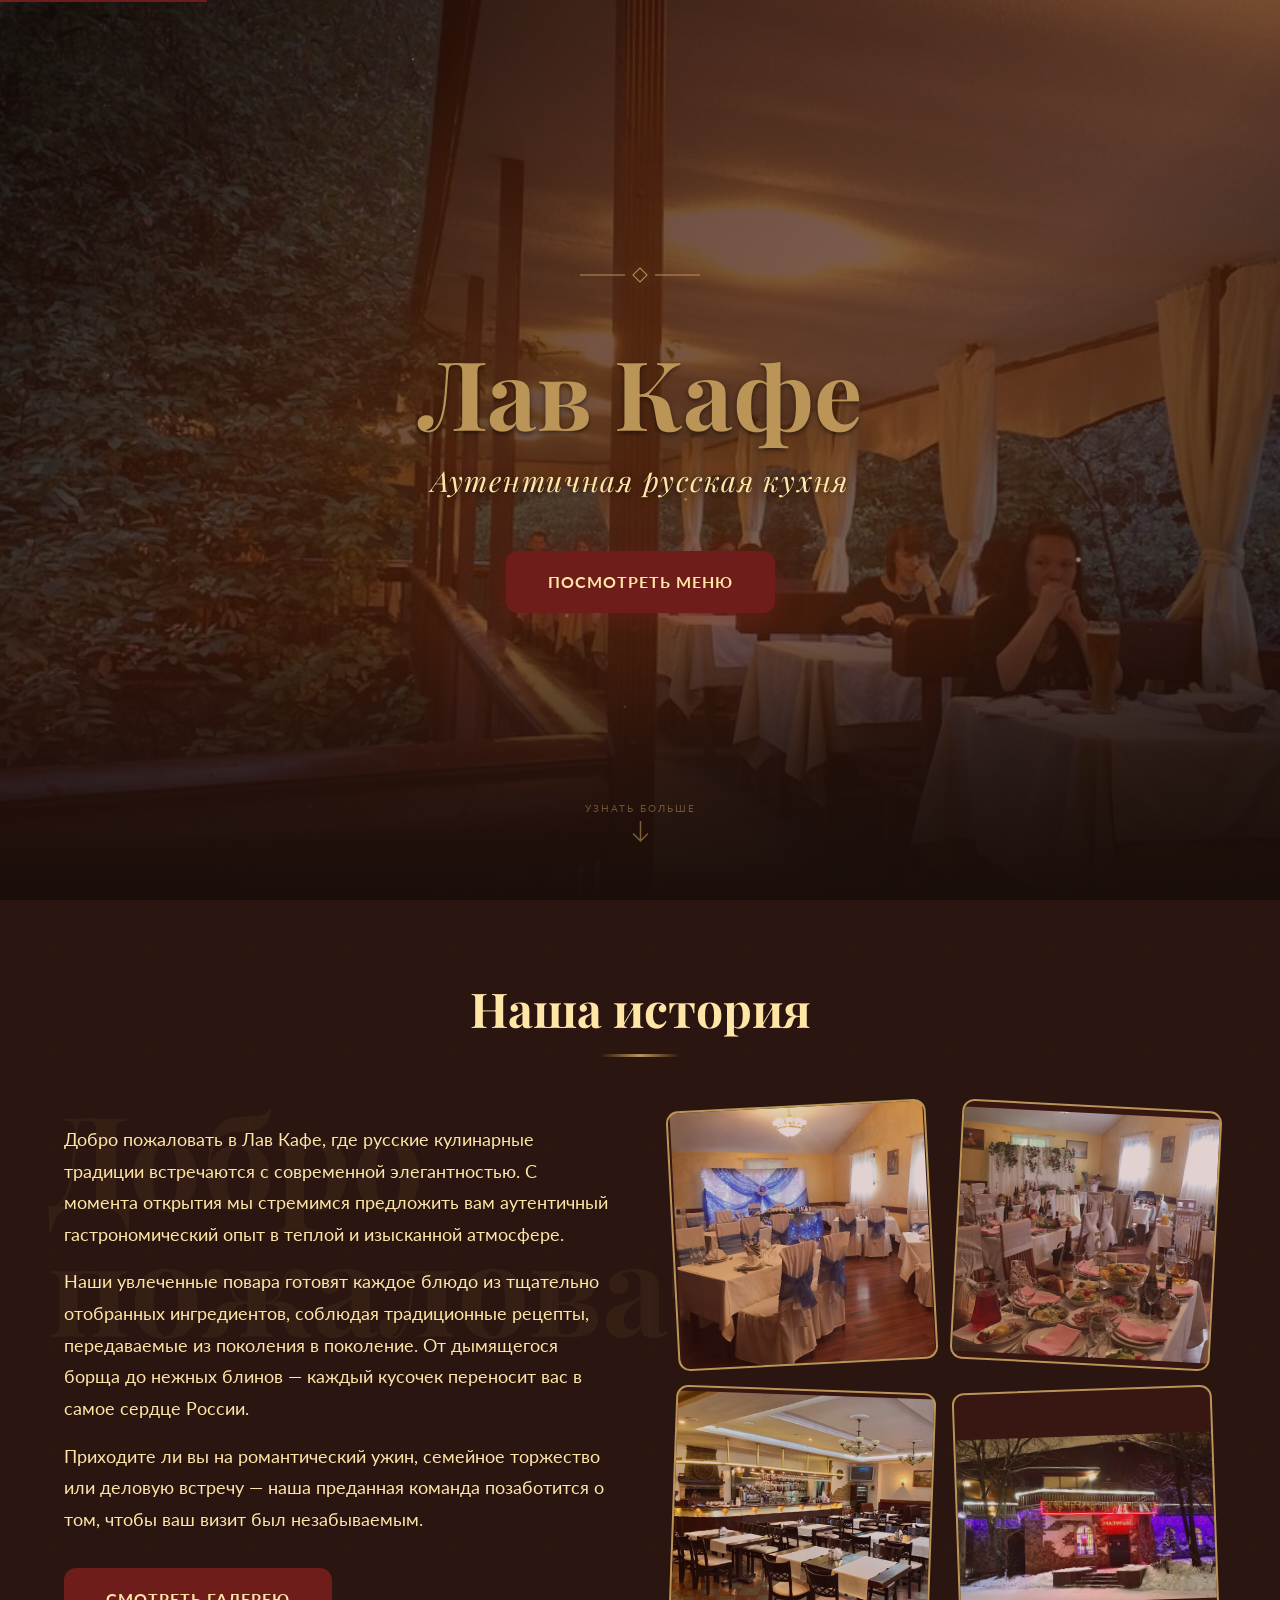
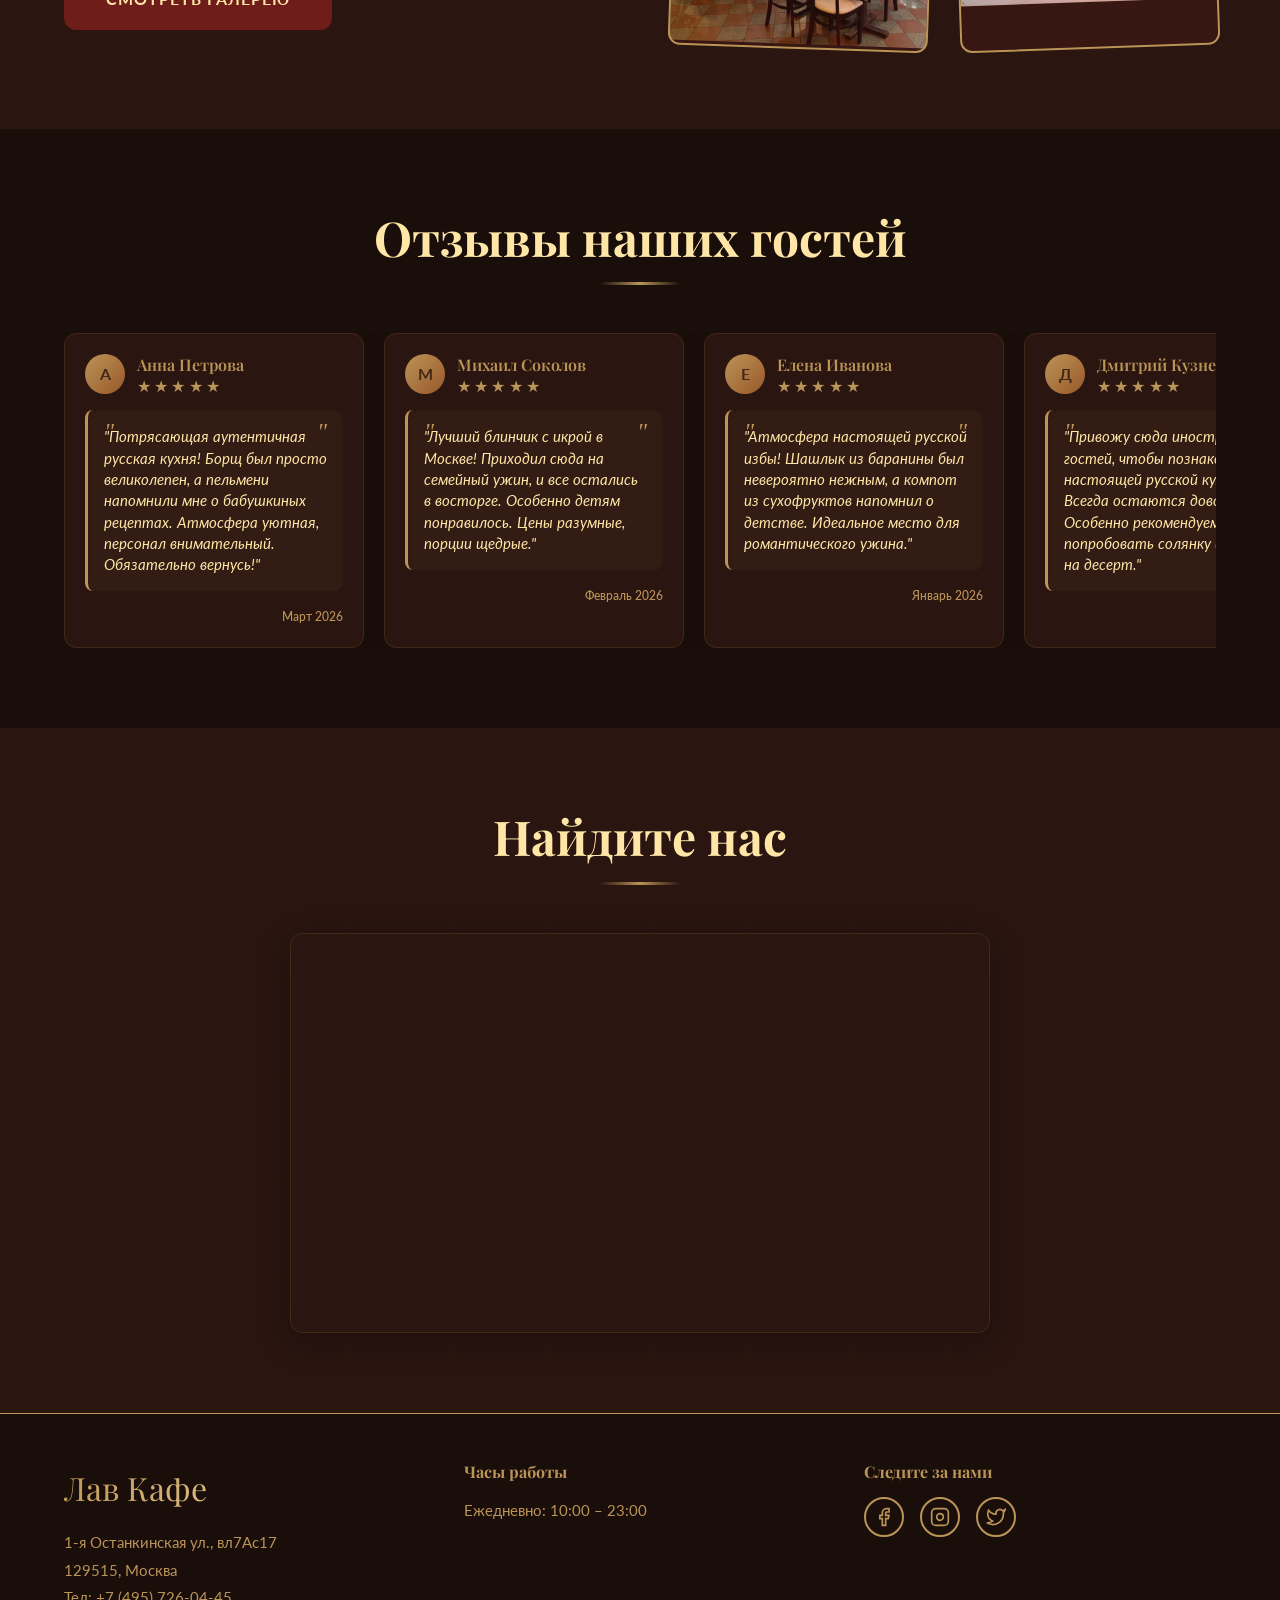
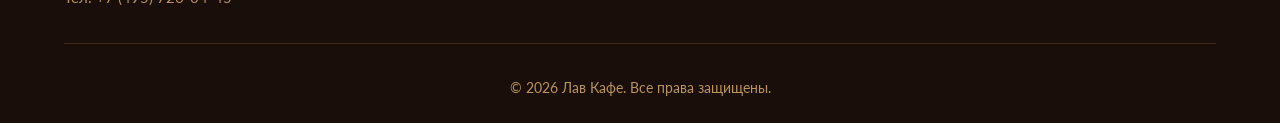
==== templates/index.html @ f8b8e0e8 "Add files via upload" ====
<!DOCTYPE html>
<html lang="ru">
<head>
    <meta charset="UTF-8">
    <meta name="viewport" content="width=device-width, initial-scale=1.0">
    <meta name="description" content="Лав Кафе - Аутентичная русская кухня">
    <title>Лав Кафе - Аутентичная русская кухня</title>
    
    <!-- Preload des ressources critiques pour améliorer les performances -->
    <link rel="preload" href="../static/css/base.css" as="style">
    <link rel="preload" href="../static/css/landing.css" as="style">
    <link rel="preload" href="../static/js/main.js" as="script">
    
    <link rel="stylesheet" href="../static/css/base.css">
    <link rel="stylesheet" href="../static/css/landing.css">
</head>
<body class="page-enter">
    <a href="#main-content" class="skip-link">Перейти к содержанию</a>
    
    <!-- HERO SECTION -->
    <section class="hero">
        <canvas id="particles-canvas"></canvas>
        
        <div class="hero-content">
            <svg aria-hidden="true" class="ornament" viewBox="0 0 120 40" xmlns="http://www.w3.org/2000/svg">
                <line x1="0" y1="20" x2="45" y2="20" stroke="#BB9457" stroke-width="1"/>
                <rect x="55" y="15" width="10" height="10" fill="none" stroke="#BB9457" stroke-width="1" transform="rotate(45 60 20)"/>
                <line x1="75" y1="20" x2="120" y2="20" stroke="#BB9457" stroke-width="1"/>
            </svg>
            
            <h1 class="hero-title">Лав Кафе</h1>
            <p class="hero-subtitle">Аутентичная русская кухня</p>
            
            <div class="hero-cta">
                <a href="menu.html" class="btn btn-primary">Посмотреть меню</a>
            </div>
        </div>
        
        <!-- SCROLL INDICATOR -->
        <div class="hero-scroll-hint">
            <span class="scroll-hint-text">Узнать больше</span>
            <div class="scroll-hint-arrow">
                <svg aria-hidden="true" width="16" height="24" viewBox="0 0 16 24" fill="none">
                    <path d="M8 0v20M1 13l7 7 7-7" stroke="rgba(187,148,87,0.6)" stroke-width="1.5" stroke-linecap="round"/>
                </svg>
            </div>
        </div>
        
        <!-- BOTTOM VIGNETTE -->
        <div class="hero-vignette"></div>
    </section>

    <!-- ABOUT SECTION -->
    <section class="about section reveal" id="main-content">
        <div class="container">
            <h2 class="section-title">Наша история</h2>
            
            <div class="about-content">
                <div class="about-text">
                    <div class="about-decoration">Добро пожаловать</div>
                    <p>
                        Добро пожаловать в Лав Кафе, где русские кулинарные традиции встречаются с современной элегантностью. 
                        С момента открытия мы стремимся предложить вам аутентичный гастрономический опыт 
                        в теплой и изысканной атмосфере.
                    </p>
                    <p>
                        Наши увлеченные повара готовят каждое блюдо из тщательно отобранных ингредиентов, 
                        соблюдая традиционные рецепты, передаваемые из поколения в поколение. От дымящегося борща 
                        до нежных блинов — каждый кусочек переносит вас в самое сердце России.
                    </p>
                    <p>
                        Приходите ли вы на романтический ужин, семейное торжество или деловую встречу — 
                        наша преданная команда позаботится о том, чтобы ваш визит был незабываемым.
                    </p>
                    <a href="gallery.html" class="btn btn-primary" style="display:inline-block; margin-top:1rem;">Смотреть галерею</a>
                </div>
                
                <div class="about-images">
                    <div class="about-image" style="background-image: url('../img/gallery/Screenshot 2026-03-25 001712.png');"></div>
                    <div class="about-image" style="background-image: url('../img/gallery/Screenshot 2026-03-25 001731.png');"></div>
                    <div class="about-image" style="background-image: url('../img/gallery/Screenshot 2026-03-25 001900.png');"></div>
                    <div class="about-image" style="background-image: url('../img/gallery/Screenshot 2026-03-25 002033.png');"></div>
                </div>
            </div>
        </div>
    </section>

    <!-- CUSTOMER REVIEWS SECTION -->
    <section class="reviews section reveal">
        <div class="container">
            <h2 class="section-title">Отзывы наших гостей</h2>

            <div class="reviews-grid">
                <div class="review-card reveal-item">
                    <div class="review-header">
                        <div class="review-avatar">
                            <span>А</span>
                        </div>
                        <div class="review-info">
                            <h4 class="review-name">Анна Петрова</h4>
                            <div class="review-rating">
                                <span class="star">★</span>
                                <span class="star">★</span>
                                <span class="star">★</span>
                                <span class="star">★</span>
                                <span class="star">★</span>
                            </div>
                        </div>
                    </div>
                    <p class="review-text">
                        "Потрясающая аутентичная русская кухня! Борщ был просто великолепен,
                        а пельмени напомнили мне о бабушкиных рецептах. Атмосфера уютная,
                        персонал внимательный. Обязательно вернусь!"
                    </p>
                    <div class="review-date">Март 2026</div>
                </div>

                <div class="review-card reveal-item">
                    <div class="review-header">
                        <div class="review-avatar">
                            <span>М</span>
                        </div>
                        <div class="review-info">
                            <h4 class="review-name">Михаил Соколов</h4>
                            <div class="review-rating">
                                <span class="star">★</span>
                                <span class="star">★</span>
                                <span class="star">★</span>
                                <span class="star">★</span>
                                <span class="star">★</span>
                            </div>
                        </div>
                    </div>
                    <p class="review-text">
                        "Лучший блинчик с икрой в Москве! Приходил сюда на семейный ужин,
                        и все остались в восторге. Особенно детям понравилось.
                        Цены разумные, порции щедрые."
                    </p>
                    <div class="review-date">Февраль 2026</div>
                </div>

                <div class="review-card reveal-item">
                    <div class="review-header">
                        <div class="review-avatar">
                            <span>Е</span>
                        </div>
                        <div class="review-info">
                            <h4 class="review-name">Елена Иванова</h4>
                            <div class="review-rating">
                                <span class="star">★</span>
                                <span class="star">★</span>
                                <span class="star">★</span>
                                <span class="star">★</span>
                                <span class="star">★</span>
                            </div>
                        </div>
                    </div>
                    <p class="review-text">
                        "Атмосфера настоящей русской избы! Шашлык из баранины был невероятно
                        нежным, а компот из сухофруктов напомнил о детстве.
                        Идеальное место для романтического ужина."
                    </p>
                    <div class="review-date">Январь 2026</div>
                </div>

                <div class="review-card reveal-item">
                    <div class="review-header">
                        <div class="review-avatar">
                            <span>Д</span>
                        </div>
                        <div class="review-info">
                            <h4 class="review-name">Дмитрий Кузнецов</h4>
                            <div class="review-rating">
                                <span class="star">★</span>
                                <span class="star">★</span>
                                <span class="star">★</span>
                                <span class="star">★</span>
                                <span class="star">★</span>
                            </div>
                        </div>
                    </div>
                    <p class="review-text">
                        "Привожу сюда иностранных гостей, чтобы познакомить с настоящей
                        русской кухней. Всегда остаются довольны! Особенно рекомендуем
                        попробовать солянку и медовик на десерт."
                    </p>
                    <div class="review-date">Декабрь 2025</div>
                </div>

                <div class="review-card reveal-item">
                    <div class="review-header">
                        <div class="review-avatar">
                            <span>О</span>
                        </div>
                        <div class="review-info">
                            <h4 class="review-name">Ольга Морозова</h4>
                            <div class="review-rating">
                                <span class="star">★</span>
                                <span class="star">★</span>
                                <span class="star">★</span>
                                <span class="star">★</span>
                                <span class="star">★</span>
                            </div>
                        </div>
                    </div>
                    <p class="review-text">
                        "Отличное место для деловых обедов. Быстрое обслуживание,
                        вкусная еда, разумные цены. Часто заказываем бизнес-ланчи.
                        Шеф-повар - настоящий профессионал!"
                    </p>
                    <div class="review-date">Ноябрь 2025</div>
                </div>

                <div class="review-card reveal-item">
                    <div class="review-header">
                        <div class="review-avatar">
                            <span>С</span>
                        </div>
                        <div class="review-info">
                            <h4 class="review-name">Сергей Волков</h4>
                            <div class="review-rating">
                                <span class="star">★</span>
                                <span class="star">★</span>
                                <span class="star">★</span>
                                <span class="star">★</span>
                                <span class="star">★</span>
                            </div>
                        </div>
                    </div>
                    <p class="review-text">
                        "Классика русской кухни в современном исполнении. Голубцы были
                        потрясающими, а квас домашний. Интерьер создает правильную атмосферу.
                        Ценю внимание к деталям!"
                    </p>
                    <div class="review-date">Октябрь 2025</div>
                </div>
            </div>
        </div>
    </section>

    <!-- MAP SECTION -->
    <section class="map-section section reveal">
        <div class="container">
            <h2 class="section-title">Найдите нас</h2>
            <div class="map-container">
                <script type="text/javascript" charset="utf-8" async src="https://api-maps.yandex.ru/services/constructor/1.0/js/?um=constructor%3A4090c98e24e5ccc989f934d04d15722c749be95c8a7f709d18a26821728498f8&amp;width=700&amp;height=400&amp;lang=en_FR&amp;scroll=true&amp;theme=dark"></script>
            </div>
        </div>
    </section>

    <!-- FOOTER -->
    <footer class="footer">
        <div class="container">
            <div class="footer-content">
                <div>
                    <div class="footer-brand">Лав Кафе</div>
                    <div class="footer-address">
                        <a href="https://yandex.ru/maps/?text=1-я+Останкинская+ул.,+вл7Ас17,+129515+Москва" target="_blank" rel="noopener" class="footer-link">
                            1-я Останкинская ул., вл7Ас17<br>
                            129515, Москва
                        </a><br>
                        Тел: <a href="tel:+74957260445" class="footer-link">+7 (495) 726-04-45</a>
                    </div>
                </div>
                
                <div>
                    <h4 style="color: var(--color-gold); margin-bottom: 1rem;">Часы работы</h4>
                    <div class="footer-address">
                        Ежедневно: 10:00 – 23:00
                    </div>
                </div>
                
                <div>
                    <h4 style="color: var(--color-gold); margin-bottom: 1rem;">Следите за нами</h4>
                    <div class="footer-social" role="navigation" aria-label="Социальные сети">
                        <a href="#" class="social-icon" aria-label="Следите за нами в Facebook">
                            <svg width="20" height="20" viewBox="0 0 24 24" fill="none" stroke="currentColor" stroke-width="2" aria-hidden="true">
                                <path d="M18 2h-3a5 5 0 0 0-5 5v3H7v4h3v8h4v-8h3l1-4h-4V7a1 1 0 0 1 1-1h3z"></path>
                            </svg>
                        </a>
                        <a href="#" class="social-icon" aria-label="Следите за нами в Instagram">
                            <svg width="20" height="20" viewBox="0 0 24 24" fill="none" stroke="currentColor" stroke-width="2" aria-hidden="true">
                                <rect x="2" y="2" width="20" height="20" rx="5" ry="5"></rect>
                                <path d="M16 11.37A4 4 0 1 1 12.63 8 4 4 0 0 1 16 11.37z"></path>
                                <line x1="17.5" y1="6.5" x2="17.51" y2="6.5"></line>
                            </svg>
                        </a>
                        <a href="#" class="social-icon" aria-label="Следите за нами в Twitter">
                            <svg width="20" height="20" viewBox="0 0 24 24" fill="none" stroke="currentColor" stroke-width="2" aria-hidden="true">
                                <path d="M23 3a10.9 10.9 0 0 1-3.14 1.53 4.48 4.48 0 0 0-7.86 3v1A10.66 10.66 0 0 1 3 4s-4 9 5 13a11.64 11.64 0 0 1-7 2c9 5 20 0 20-11.5a4.5 4.5 0 0 0-.08-.83A7.72 7.72 0 0 0 23 3z"></path>
                            </svg>
                        </a>
                    </div>
                </div>
            </div>
            
            <div class="footer-bottom">
                &copy; 2026 Лав Кафе. Все права защищены.
            </div>
        </div>
    </footer>

    <script>
      document.addEventListener('DOMContentLoaded', () => {
        const track = document.querySelector('.reviews-grid');
        if (!track) return;

        const cards = Array.from(track.querySelectorAll('.review-card'));
        if (cards.length < 2) return;

        let currentIndex = 0;
        let autoplayId = null;
        const intervalMs = 3200;

        const getVisibleCount = () => {
          if (window.innerWidth <= 768) return 1;
          if (window.innerWidth <= 1200) return 2;
          return 3;
        };

        const getStep = () => {
          const firstCard = cards[0];
          if (!firstCard) return 0;
          const style = window.getComputedStyle(track);
          const gap = parseFloat(style.columnGap || style.gap || '0');
          return firstCard.getBoundingClientRect().width + gap;
        };

        const goToIndex = (index) => {
          const step = getStep();
          if (!step) return;

          const maxIndex = Math.max(0, cards.length - getVisibleCount());
          if (index > maxIndex) currentIndex = 0;
          else currentIndex = Math.max(0, index);

          track.scrollTo({
            left: currentIndex * step,
            behavior: 'smooth'
          });
        };

        const startAutoplay = () => {
          if (autoplayId) clearInterval(autoplayId);
          autoplayId = setInterval(() => goToIndex(currentIndex + 1), intervalMs);
        };

        const stopAutoplay = () => {
          if (autoplayId) clearInterval(autoplayId);
          autoplayId = null;
        };

        track.addEventListener('mouseenter', stopAutoplay);
        track.addEventListener('mouseleave', startAutoplay);
        track.addEventListener('touchstart', stopAutoplay, { passive: true });
        track.addEventListener('touchend', startAutoplay, { passive: true });

        window.addEventListener('resize', () => goToIndex(currentIndex));

        startAutoplay();
      });
    </script>

    <script src="../static/js/main.js" defer></script>
</body>
</html>
---- static/css/base.css ----
@import url('https://fonts.googleapis.com/css2?family=Playfair+Display:ital,wght@0,400;0,700;1,400&family=Lato:wght@300;400;700&display=swap');

:root {
  --color-crimson: #6F1D1B;
  --color-gold: #BB9457;
  --color-dark-brown: #432818;
  --color-amber: #99582A;
  --color-cream: #FFE6A7;
  --color-bg: #1a0e0a;
  --color-text: #FFE6A7;
  --color-text-muted: #BB9457;
  --color-surface: #2a1510;
  --color-border: #432818;
  --font-display: 'Playfair Display', serif;
  --font-body: 'Lato', sans-serif;
  --radius: 12px;
  --transition: 0.3s ease;
  --z-navbar: 100;
  --z-sidebar: 150;
  --z-overlay: 199;
  --z-modal: 200;
  --z-toast: 300;
  --z-cursor: 9999;
}

*,
*::before,
*::after {
  box-sizing: border-box;
  margin: 0;
  padding: 0;
}

html {
  scroll-behavior: smooth;
  font-size: 16px;
}

body {
  font-family: var(--font-body);
  background-color: var(--color-bg);
  color: var(--color-text);
  line-height: 1.6;
  -webkit-font-smoothing: antialiased;
  -moz-osx-font-smoothing: grayscale;
}

h1, h2, h3, h4, h5, h6 {
  font-family: var(--font-display);
  font-weight: 700;
  line-height: 1.2;
  margin-bottom: 1rem;
}

h1 {
  font-size: clamp(2.5rem, 5vw, 4rem);
}

h2 {
  font-size: clamp(2rem, 4vw, 3rem);
}

h3 {
  font-size: clamp(1.5rem, 3vw, 2rem);
}

p {
  margin-bottom: 1rem;
}

a {
  color: var(--color-gold);
  text-decoration: none;
  transition: color var(--transition);
}

a:hover {
  color: var(--color-cream);
}

img {
  max-width: 100%;
  height: auto;
  display: block;
}

button {
  font-family: var(--font-body);
  cursor: pointer;
  border: none;
  background: none;
  transition: all var(--transition);
}

.container {
  width: 100%;
  max-width: 1200px;
  margin: 0 auto;
  padding: 0 1.5rem;
}

.btn {
  display: inline-block;
  padding: 1rem 2.5rem;
  font-size: 1rem;
  font-weight: 700;
  text-transform: uppercase;
  letter-spacing: 1px;
  border-radius: var(--radius);
  transition: all var(--transition);
  cursor: pointer;
  text-align: center;
}

[data-theme='dark'] {
  --color-crimson: #a8382d;
  --color-gold: #d3b06c;
  --color-dark-brown: #3e2721;
  --color-amber: #b56a2f;
  --color-cream: #f9f1d7;
  --color-bg: #1a120f;
  --color-text: #f3e7dd;
  --color-text-muted: #d1b39a;
  --color-surface: #291b14;
  --color-border: #5d3f2c;
}

.btn-primary {
  background: var(--color-crimson);
  color: var(--color-cream);
  border: 2px solid var(--color-crimson);
}

.btn-primary:hover {
  background: transparent;
  color: var(--color-crimson);
  transform: translateY(-2px);
  box-shadow: 0 8px 20px rgba(111, 29, 27, 0.3);
}

.btn-outline {
  background: transparent;
  color: var(--color-gold);
  border: 2px solid var(--color-gold);
}

.btn-outline:hover {
  background: var(--color-gold);
  color: var(--color-dark-brown);
  transform: translateY(-2px);
  box-shadow: 0 8px 20px rgba(187, 148, 87, 0.3);
}

.section {
  padding: 5rem 0;
}

.section-title {
  text-align: center;
  margin-bottom: 3rem;
  position: relative;
}

.section-title::after {
  content: '';
  display: block;
  width: 80px;
  height: 3px;
  background: linear-gradient(90deg, transparent, var(--color-gold), transparent);
  margin: 1rem auto 0;
}

@media (max-width: 768px) {
  .section {
    padding: 3rem 0;
  }
  
  .btn {
    padding: 0.875rem 2rem;
    font-size: 0.9rem;
  }
}

body {
  opacity: 1;
  transition: opacity 0.4s ease, transform 0.4s ease;
}

body.page-exit {
  opacity: 0;
  transform: translateY(-12px);
}

body.page-enter {
  opacity: 0;
  transform: translateY(12px);
}

.ripple {
  position: absolute;
  border-radius: 50%;
  background: radial-gradient(circle, rgba(187, 148, 87, 0.4) 0%, rgba(187, 148, 87, 0) 70%);
  transform: scale(0);
  animation: rippleEffect 0.6s ease-out;
  pointer-events: none;
}

@keyframes rippleEffect {
  to {
    transform: scale(3);
    opacity: 0;
  }
}

.cursor-glow {
  position: fixed;
  width: 40px;
  height: 40px;
  border-radius: 50%;
  background: radial-gradient(circle, rgba(187, 148, 87, 0.3) 0%, rgba(187, 148, 87, 0) 70%);
  pointer-events: none;
  z-index: var(--z-cursor);
  mix-blend-mode: screen;
  opacity: 0.15;
  transform: translate(-50%, -50%);
}

@media (max-width: 1024px) {
  .cursor-glow {
    display: none;
  }
}

.reveal {
  opacity: 0;
  transform: translateY(30px);
  transition: opacity 0.6s ease, transform 0.6s ease;
}

.reveal.visible {
  opacity: 1;
  transform: translateY(0);
}

.reveal-item {
  opacity: 0;
  transform: translateY(20px);
  transition: opacity 0.5s ease, transform 0.5s ease;
}

.reveal-item.visible {
  opacity: 1;
  transform: translateY(0);
}

*:focus-visible {
  outline: 2px solid var(--color-gold);
  outline-offset: 3px;
}

.skip-link {
  position: absolute;
  top: -40px;
  left: 0;
  background: var(--color-crimson);
  color: var(--color-cream);
  padding: 0.5rem 1rem;
  text-decoration: none;
  z-index: var(--z-toast);
  transition: top 0.3s ease;
}

.skip-link:focus {
  top: 0;
}

/* ===================================
   TOAST NOTIFICATION SYSTEM
   =================================== */

.toast-container {
  position: fixed;
  top: 1rem;
  right: 1rem;
  z-index: var(--z-toast);
  display: flex;
  flex-direction: column;
  gap: 0.75rem;
  pointer-events: none;
  max-width: 400px;
}

.toast {
  background: var(--color-surface);
  border: 1px solid var(--color-border);
  border-radius: var(--radius);
  padding: 1rem 1.25rem;
  box-shadow: 0 8px 24px rgba(0, 0, 0, 0.4);
  display: flex;
  align-items: flex-start;
  gap: 0.75rem;
  pointer-events: auto;
  animation: toastSlideIn 0.3s ease-out;
  transition: all 0.3s ease;
  min-width: 300px;
  position: relative;
  overflow: hidden;
}

.toast::before {
  content: '';
  position: absolute;
  left: 0;
  top: 0;
  bottom: 0;
  width: 4px;
  background: var(--color-gold);
}

.toast.toast-success::before {
  background: #4ade80;
}

.toast.toast-error::before {
  background: #ef4444;
}

.toast.toast-warning::before {
  background: #f59e0b;
}

.toast.toast-info::before {
  background: #3b82f6;
}

.toast-icon {
  flex-shrink: 0;
  width: 24px;
  height: 24px;
  display: flex;
  align-items: center;
  justify-content: center;
}

.toast-icon svg {
  width: 100%;
  height: 100%;
}

.toast.toast-success .toast-icon {
  color: #4ade80;
}

.toast.toast-error .toast-icon {
  color: #ef4444;
}

.toast.toast-warning .toast-icon {
  color: #f59e0b;
}

.toast.toast-info .toast-icon {
  color: #3b82f6;
}

.toast-content {
  flex: 1;
  min-width: 0;
}

.toast-title {
  font-weight: 600;
  color: var(--color-cream);
  margin-bottom: 0.25rem;
  font-size: 0.95rem;
}

.toast-message {
  color: var(--color-text-muted);
  font-size: 0.875rem;
  line-height: 1.4;
}

.toast-close {
  flex-shrink: 0;
  background: none;
  border: none;
  color: var(--color-text-muted);
  cursor: pointer;
  padding: 0;
  width: 20px;
  height: 20px;
  display: flex;
  align-items: center;
  justify-content: center;
  transition: color 0.2s ease;
  font-size: 1.25rem;
  line-height: 1;
}

.toast-close:hover {
  color: var(--color-cream);
}

.toast.toast-exit {
  animation: toastSlideOut 0.3s ease-in forwards;
}

@keyframes toastSlideIn {
  from {
    transform: translateX(calc(100% + 1rem));
    opacity: 0;
  }
  to {
    transform: translateX(0);
    opacity: 1;
  }
}

@keyframes toastSlideOut {
  from {
    transform: translateX(0);
    opacity: 1;
  }
  to {
    transform: translateX(calc(100% + 1rem));
    opacity: 0;
  }
}

/* Progress bar pour le timer */
.toast-progress {
  position: absolute;
  bottom: 0;
  left: 0;
  right: 0;
  height: 3px;
  background: rgba(187, 148, 87, 0.3);
  overflow: hidden;
}

.toast-progress-bar {
  height: 100%;
  background: var(--color-gold);
  animation: toastProgress 5s linear forwards;
}

.toast.toast-success .toast-progress-bar {
  background: #4ade80;
}

.toast.toast-error .toast-progress-bar {
  background: #ef4444;
}

.toast.toast-warning .toast-progress-bar {
  background: #f59e0b;
}

.toast.toast-info .toast-progress-bar {
  background: #3b82f6;
}

@keyframes toastProgress {
  from {
    transform: translateX(0);
  }
  to {
    transform: translateX(-100%);
  }
}

/* Responsive */
@media (max-width: 768px) {
  .toast-container {
    top: auto;
    bottom: 1rem;
    right: 1rem;
    left: 1rem;
    max-width: none;
  }
  
  .toast {
    min-width: 0;
  }
  
  @keyframes toastSlideIn {
    from {
      transform: translateY(calc(100% + 1rem));
      opacity: 0;
    }
    to {
      transform: translateY(0);
      opacity: 1;
    }
  }
  
  @keyframes toastSlideOut {
    from {
      transform: translateY(0);
      opacity: 1;
    }
    to {
      transform: translateY(calc(100% + 1rem));
      opacity: 0;
    }
  }
}

/* ===================================
   PAGE LOADER
   =================================== */

.page-loader {
  position: fixed;
  inset: 0;
  background: var(--color-bg);
  display: flex;
  flex-direction: column;
  align-items: center;
  justify-content: center;
  z-index: 10000;
  opacity: 0;
  pointer-events: none;
  transition: opacity 0.3s ease;
}

.page-loader.active {
  opacity: 1;
  pointer-events: auto;
}

.loader-spinner {
  width: 60px;
  height: 60px;
  position: relative;
  margin-bottom: 1.5rem;
}

.loader-spinner::before,
.loader-spinner::after {
  content: '';
  position: absolute;
  inset: 0;
  border-radius: 50%;
  border: 3px solid transparent;
}

.loader-spinner::before {
  border-top-color: var(--color-gold);
  border-right-color: var(--color-gold);
  animation: loaderSpin 1.2s cubic-bezier(0.5, 0, 0.5, 1) infinite;
}

.loader-spinner::after {
  border-top-color: var(--color-cream);
  border-right-color: var(--color-cream);
  animation: loaderSpin 1.2s cubic-bezier(0.5, 0, 0.5, 1) infinite;
  animation-delay: 0.15s;
  opacity: 0.6;
}

@keyframes loaderSpin {
  0% {
    transform: rotate(0deg);
  }
  100% {
    transform: rotate(360deg);
  }
}

.loader-text {
  font-family: var(--font-display);
  font-size: 1.125rem;
  color: var(--color-gold);
  letter-spacing: 0.05em;
  animation: loaderPulse 1.5s ease-in-out infinite;
}

@keyframes loaderPulse {
  0%, 100% {
    opacity: 0.6;
  }
  50% {
    opacity: 1;
  }
}

.loader-ornament {
  width: 80px;
  height: 20px;
  margin-top: 1rem;
  opacity: 0.5;
}

/* Alternative: Barre de progression */
.loader-progress {
  width: 200px;
  height: 3px;
  background: rgba(187, 148, 87, 0.2);
  border-radius: 2px;
  overflow: hidden;
  margin-top: 1rem;
}

.loader-progress-bar {
  height: 100%;
  background: linear-gradient(90deg, var(--color-gold), var(--color-cream), var(--color-gold));
  background-size: 200% 100%;
  animation: loaderProgress 1.5s ease-in-out infinite;
}

@keyframes loaderProgress {
  0% {
    transform: translateX(-100%);
  }
  100% {
    transform: translateX(100%);
  }
}

/* ===================================
   NETWORK STATUS BANNER
   =================================== */

.network-status {
  position: fixed;
  top: 0;
  left: 0;
  right: 0;
  padding: 0.75rem 1rem;
  text-align: center;
  font-size: 0.875rem;
  font-weight: 600;
  z-index: 9999;
  transform: translateY(-100%);
  transition: transform 0.3s ease;
  display: flex;
  align-items: center;
  justify-content: center;
  gap: 0.5rem;
}

.network-status.show {
  transform: translateY(0);
}

.network-status.offline {
  background: linear-gradient(135deg, #dc2626 0%, #991b1b 100%);
  color: white;
}

.network-status.online {
  background: linear-gradient(135deg, #16a34a 0%, #15803d 100%);
  color: white;
}

.network-status-icon {
  width: 20px;
  height: 20px;
  display: flex;
  align-items: center;
  justify-content: center;
}

.network-status-icon svg {
  width: 100%;
  height: 100%;
}

@keyframes networkPulse {
  0%, 100% {
    opacity: 1;
  }
  50% {
    opacity: 0.6;
  }
}

/* ===================================
   MICRO-ANIMATIONS
   =================================== */

/* Effet press sur les boutons */
.btn,
button,
.payment-method-card,
.menu-item,
.cart-toggle,
.mobile-menu-btn,
.checkout-btn,
.auth-button {
  transition: transform 0.15s ease, box-shadow 0.15s ease;
}

.btn:active,
button:active,
.payment-method-card:active,
.cart-toggle:active,
.mobile-menu-btn:active,
.checkout-btn:active,
.auth-button:active {
  transform: scale(0.97);
}

/* Animation de focus améliorée pour les inputs */
input:focus,
textarea:focus,
select:focus {
  outline: none;
  border-color: var(--color-gold);
  box-shadow: 0 0 0 3px rgba(187, 148, 87, 0.2);
  transform: translateY(-1px);
  transition: all 0.2s ease;
}

/* Animation subtile au focus */
@keyframes inputFocusPulse {
  0% {
    box-shadow: 0 0 0 0 rgba(187, 148, 87, 0.4);
  }
  100% {
    box-shadow: 0 0 0 6px rgba(187, 148, 87, 0);
  }
}

input:focus,
textarea:focus {
  animation: inputFocusPulse 0.6s ease-out;
}

/* Hover avec élévation sur les items du menu */
.menu-item {
  transition: transform 0.2s ease, box-shadow 0.2s ease;
}

.menu-item:hover {
  transform: translateY(-2px);
  box-shadow: 0 8px 16px rgba(0, 0, 0, 0.3);
}

/* Animation bounce pour ajout au panier */
@keyframes cartBounce {
  0%, 100% {
    transform: scale(1);
  }
  25% {
    transform: scale(1.15);
  }
  50% {
    transform: scale(0.95);
  }
  75% {
    transform: scale(1.05);
  }
}

.cart-badge.animate {
  animation: cartBounce 0.4s ease;
}

/* Animation slide pour les items ajoutés */
@keyframes slideInCart {
  from {
    opacity: 0;
    transform: translateX(20px);
  }
  to {
    opacity: 1;
    transform: translateX(0);
  }
}

.cart-item.new {
  animation: slideInCart 0.3s ease-out;
}

/* Animation count-up pour les compteurs */
@keyframes countUp {
  from {
    opacity: 0;
    transform: translateY(10px);
  }
  to {
    opacity: 1;
    transform: translateY(0);
  }
}

.count-animate {
  animation: countUp 0.3s ease-out;
}

/* Effet de pulsation pour les badges */
@keyframes badgePulse {
  0%, 100% {
    transform: scale(1);
  }
  50% {
    transform: scale(1.1);
  }
}

.cart-badge:not(:empty) {
  animation: badgePulse 0.3s ease;
}

/* Transition fluide pour les changements de prix */
.price,
.total-amount,
.subtotal,
.service {
  transition: color 0.2s ease, transform 0.2s ease;
}

.price.updated,
.total-amount.updated {
  animation: priceUpdate 0.4s ease;
}

@keyframes priceUpdate {
  0%, 100% {
    transform: scale(1);
  }
  50% {
    transform: scale(1.05);
    color: var(--color-gold);
  }
}

/* Hover sur les liens et boutons */
a,
.btn,
button {
  transition: color 0.15s ease, background-color 0.15s ease, transform 0.15s ease;
}

/* Animation de chargement pour les boutons */
@keyframes buttonLoading {
  0%, 100% {
    opacity: 0.6;
  }
  50% {
    opacity: 1;
  }
}

button.loading,
.btn.loading {
  pointer-events: none;
  animation: buttonLoading 1s ease-in-out infinite;
}

/* Effet ripple déjà géré par initButtonRipple() dans main.js */

/* Transition pour les cartes */
.step-card,
.payment-method-card,
.order-details-card {
  transition: transform 0.2s ease, box-shadow 0.2s ease;
}

.step-card:hover,
.payment-method-card:hover {
  transform: translateY(-3px);
  box-shadow: 0 12px 24px rgba(0, 0, 0, 0.4);
}

/* Animation pour les éléments qui apparaissent */
.fade-in {
  animation: fadeIn 0.3s ease-in;
}

@keyframes fadeIn {
  from {
    opacity: 0;
  }
  to {
    opacity: 1;
  }
}

/* Animation pour les éléments qui disparaissent */
.fade-out {
  animation: fadeOut 0.3s ease-out forwards;
}

@keyframes fadeOut {
  from {
    opacity: 1;
  }
  to {
    opacity: 0;
  }
}

/* Shake animation pour les erreurs */
@keyframes shake {
  0%, 100% {
    transform: translateX(0);
  }
  10%, 30%, 50%, 70%, 90% {
    transform: translateX(-5px);
  }
  20%, 40%, 60%, 80% {
    transform: translateX(5px);
  }
}

.shake {
  animation: shake 0.4s ease;
}

/* Optimisation des performances */
.btn,
button,
.menu-item,
.cart-item,
input,
textarea {
  will-change: transform;
}

/* Désactiver les animations si l'utilisateur préfère */
@media (prefers-reduced-motion: reduce) {
  *,
  *::before,
  *::after {
    animation-duration: 0.01ms !important;
    animation-iteration-count: 1 !important;
    transition-duration: 0.01ms !important;
  }
}
---- static/css/landing.css ----
.hero {
  position: relative;
  min-height: 100vh;
  display: flex;
  align-items: center;
  justify-content: center;
  overflow: hidden;
  /* 
    Background image with reduced opacity under brown overlay
  */
  background-color: #2a0f06;
  background-image:
    linear-gradient(rgba(42, 15, 6, 0.3), rgba(42, 15, 6, 0.3)),
    url('../../img/hero.jpg'),
    radial-gradient(ellipse 80% 70% at 30% 40%, rgba(120, 50, 15, 0.7) 0%, transparent 60%),
    radial-gradient(ellipse 60% 50% at 75% 60%, rgba(80, 25, 8, 0.5) 0%, transparent 55%),
    radial-gradient(ellipse 40% 40% at 50% 20%, rgba(160, 80, 20, 0.3) 0%, transparent 50%);
  background-size: cover, cover, 100% 100%, 100% 100%, 100% 100%;
  background-position: center center, center center, 0 0, 0 0, 0 0;
  background-attachment: fixed, fixed, scroll, scroll, scroll;
}

/* Deep warm color grading overlay */
.hero::before {
  content: '';
  position: absolute;
  inset: 0;
  background: linear-gradient(
    135deg,
    rgba(15, 5, 2, 0.82) 0%,
    rgba(60, 20, 8, 0.65) 35%,
    rgba(80, 30, 10, 0.55) 60%,
    rgba(15, 5, 2, 0.80) 100%
  );
  z-index: 1;
}

/* Radial spotlight (center glow) */
.hero::after {
  content: '';
  position: absolute;
  inset: 0;
  background: radial-gradient(
    ellipse 70% 60% at 50% 45%,
    rgba(139, 80, 30, 0.18) 0%,
    transparent 70%
  );
  z-index: 1;
}

/* Fix background-attachment on mobile */
@media (max-width: 1024px), (hover: none) {
  .hero {
    background-attachment: scroll, scroll, scroll, scroll;
  }
}

.hero-content {
  position: relative;
  z-index: 3;
  text-align: center;
  max-width: 800px;
  padding: 2rem;
}

.ornament {
  width: 120px;
  height: 40px;
  margin: 0 auto 2rem;
  opacity: 0;
  animation: fadeSlideUp 1s ease forwards;
  filter: drop-shadow(0 0 8px rgba(187, 148, 87, 0.4));
}

.hero-title {
  font-size: clamp(3rem, 8vw, 6rem);
  font-weight: 700;
  margin-bottom: 0.5rem;
  color: var(--color-gold) !important;
  background: none !important;
  -webkit-text-fill-color: var(--color-gold) !important;
  -webkit-background-clip: unset !important;
  background-clip: unset !important;
  opacity: 1 !important;
  animation: none !important;
  text-shadow: 
    0 2px 4px rgba(0, 0, 0, 0.5),
    0 8px 32px rgba(0, 0, 0, 0.3),
    0 0 80px rgba(187, 148, 87, 0.15);
  filter: drop-shadow(0 4px 24px rgba(187, 148, 87, 0.1));
}

.hero-subtitle {
  font-family: var(--font-display);
  font-style: italic;
  font-size: clamp(1.2rem, 2.5vw, 1.8rem);
  color: var(--color-cream);
  letter-spacing: 0.06em;
  margin-bottom: 3rem;
  opacity: 0;
  animation: fadeSlideUp 1s ease 0.4s forwards;
  text-shadow: 0 1px 8px rgba(0, 0, 0, 0.6);
}

.hero-cta {
  display: flex;
  gap: 1.5rem;
  justify-content: center;
  flex-wrap: wrap;
  margin-bottom: 2rem;
  opacity: 0;
  animation: fadeSlideUp 1s ease 0.6s forwards;
}

/* Enhanced button styles for photo background */
.hero-cta .btn-outline {
  backdrop-filter: blur(8px);
  background: rgba(255, 255, 255, 0.04);
}

.hero-cta .btn-primary {
  box-shadow: 0 4px 24px rgba(111, 29, 27, 0.5);
}

.hero-cta .btn-primary:hover {
  box-shadow: 0 8px 32px rgba(111, 29, 27, 0.7);
  transform: translateY(-2px);
}

.hero-login {
  font-size: 0.9rem;
  color: var(--color-text-muted);
  opacity: 0;
  animation: fadeSlideUp 1s ease 0.8s forwards;
}

/* Scroll indicator */
.hero-scroll-hint {
  position: absolute;
  bottom: 48px;
  left: 50%;
  transform: translateX(-50%);
  z-index: 3;
  display: flex;
  flex-direction: column;
  align-items: center;
  gap: 8px;
  opacity: 1;
  transition: opacity 0.4s ease;
}

.hero-scroll-hint.hidden {
  opacity: 0;
  pointer-events: none;
}

.scroll-hint-text {
  font-family: var(--font-body);
  font-size: 10px;
  line-height: 1;
  letter-spacing: 0.2em;
  text-transform: uppercase;
  color: rgba(187, 148, 87, 0.5);
}

.scroll-hint-arrow {
  animation: scrollBounce 2s ease-in-out infinite;
}

@keyframes scrollBounce {
  0%, 100% {
    transform: translateY(0);
  }
  50% {
    transform: translateY(8px);
  }
}

/* Bottom vignette fade */
.hero-vignette {
  position: absolute;
  bottom: 0;
  left: 0;
  right: 0;
  height: 280px;
  z-index: 2;
  background: linear-gradient(
    to bottom,
    transparent 0%,
    rgba(26, 14, 10, 0.6) 50%,
    var(--color-bg) 100%
  );
  pointer-events: none;
}

@keyframes fadeSlideUp {
  from {
    opacity: 0;
    transform: translateY(30px);
  }
  to {
    opacity: 1;
    transform: translateY(0);
  }
}

#particles-canvas {
  position: absolute;
  top: 0;
  left: 0;
  width: 100%;
  height: 100%;
  pointer-events: none;
  z-index: 2;
}

.footer-link {
  color: var(--color-gold);
  text-decoration: none;
  transition: opacity 0.3s ease;
}

.footer-link:hover {
  opacity: 0.75;
}

.about {
  background: var(--color-surface);
  position: relative;
  overflow: hidden;
}

.about::before {
  content: '';
  position: absolute;
  top: 0;
  left: 0;
  right: 0;
  bottom: 0;
  background-image: 
    linear-gradient(90deg, transparent 49%, rgba(67, 40, 24, 0.3) 49%, rgba(67, 40, 24, 0.3) 51%, transparent 51%),
    linear-gradient(0deg, transparent 49%, rgba(67, 40, 24, 0.3) 49%, rgba(67, 40, 24, 0.3) 51%, transparent 51%);
  background-size: 100px 100px;
  opacity: 0.3;
}

.about-content {
  position: relative;
  z-index: 1;
  display: grid;
  grid-template-columns: 1fr 1fr;
  gap: 4rem;
  align-items: center;
}

.about-text {
  position: relative;
}

.about-decoration {
  font-family: var(--font-display);
  font-size: clamp(4rem, 10vw, 8rem);
  color: rgba(187, 148, 87, 0.08);
  font-weight: 700;
  position: absolute;
  top: -2rem;
  left: -1rem;
  line-height: 1;
  user-select: none;
  pointer-events: none;
}

.about-text p {
  position: relative;
  z-index: 1;
  font-size: 1.1rem;
  line-height: 1.8;
  color: var(--color-text);
}

.about-images {
  display: grid;
  grid-template-columns: 1fr 1fr;
  gap: 1.5rem;
}

.about-image {
  aspect-ratio: 1;
  background-color: #2a1510;
  background-position: center;
  background-size: contain;
  background-repeat: no-repeat;
  border: 2px solid var(--color-gold);
  border-radius: var(--radius);
  position: relative;
  overflow: hidden;
}

.about-image:nth-child(1) {
  transform: rotate(-3deg);
}

.about-image:nth-child(2) {
  transform: rotate(3deg);
}

.about-image:nth-child(3) {
  transform: rotate(2deg);
}

.about-image:nth-child(4) {
  transform: rotate(-2deg);
}

.about-image::after {
  content: '';
  position: absolute;
  inset: 0;
  background: rgba(111, 29, 27, 0.2);
  transition: all var(--transition);
}

.about-image:hover {
  transform: rotate(0deg) scale(1.05);
  border-color: var(--color-gold);
  box-shadow: 0 8px 24px rgba(187, 148, 87, 0.3);
}

.about-image:hover::after {
  background: rgba(187, 148, 87, 0.3);
}

.how-it-works {
  background: var(--color-bg);
}

.steps {
  display: grid;
  grid-template-columns: repeat(auto-fit, minmax(280px, 1fr));
  gap: 2rem;
  margin-top: 3rem;
}

.step-card {
  background: var(--color-surface);
  padding: 2.5rem 2rem;
  border-radius: var(--radius);
  border: 2px solid var(--color-border);
  text-align: center;
  transition: all var(--transition);
  position: relative;
}

.step-card:hover {
  border-color: var(--color-gold);
  transform: translateY(-5px);
  box-shadow: 0 10px 30px rgba(187, 148, 87, 0.2);
}

.step-number {
  width: 60px;
  height: 60px;
  background: var(--color-crimson);
  color: var(--color-cream);
  border-radius: 50%;
  display: flex;
  align-items: center;
  justify-content: center;
  font-size: 1.8rem;
  font-weight: 700;
  margin: 0 auto 1.5rem;
  font-family: var(--font-display);
}

.step-icon {
  margin-bottom: 1rem;
  display: flex;
  align-items: center;
  justify-content: center;
}

.step-icon svg {
  filter: drop-shadow(0 2px 8px rgba(187, 148, 87, 0.3));
}

.step-title {
  font-size: 1.3rem;
  color: var(--color-gold);
  margin-bottom: 1rem;
}

.step-description {
  color: var(--color-text-muted);
  font-size: 0.95rem;
  line-height: 1.6;
}

/* ===================================
   CUSTOMER REVIEWS SECTION
   =================================== */

.reviews {
  background: var(--color-bg);
}

.reviews-grid {
  display: flex;
  gap: 1.25rem;
  margin-top: 3rem;
  overflow: hidden;
  scroll-behavior: smooth;
}

.review-card {
  background: var(--color-surface);
  padding: 1.25rem;
  border-radius: var(--radius);
  border: 1px solid var(--color-border);
  box-shadow: 0 4px 20px rgba(0, 0, 0, 0.1);
  transition: transform var(--transition), box-shadow var(--transition);
  position: relative;
  overflow: hidden;
  flex: 0 0 clamp(230px, 26vw, 300px);
}

.review-card:hover {
  transform: translateY(-3px);
  box-shadow: 0 8px 25px rgba(187, 148, 87, 0.15);
  border-color: var(--color-gold);
}

.review-header {
  display: flex;
  align-items: center;
  gap: 0.75rem;
  margin-bottom: 1rem;
}

.review-avatar {
  width: 40px;
  height: 40px;
  background: linear-gradient(135deg, var(--color-gold), var(--color-amber));
  border-radius: 50%;
  display: flex;
  align-items: center;
  justify-content: center;
  color: var(--color-dark-brown);
  font-weight: 700;
  font-size: 1rem;
  flex-shrink: 0;
}

.review-info {
  flex: 1;
}

.review-name {
  color: var(--color-gold);
  font-size: 1rem;
  margin-bottom: 0.25rem;
  font-weight: 600;
}

.review-rating {
  display: flex;
  gap: 0.2rem;
}

.star {
  color: var(--color-gold);
  font-size: 1rem;
  line-height: 1;
}

.review-text {
  color: var(--color-text);
  line-height: 1.45;
  margin-bottom: 1rem;
  font-size: 0.92rem;
  font-style: italic;
  position: relative;
  padding: 1rem;
  background: rgba(187, 148, 87, 0.05);
  border-radius: 8px;
  border-left: 3px solid var(--color-gold);
  box-shadow: inset 0 1px 3px rgba(0, 0, 0, 0.1);
}

.review-text::before,
.review-text::after {
  content: '"';
  color: var(--color-gold);
  font-size: 1.5rem;
  position: absolute;
  top: 0.25rem;
  font-family: serif;
}

.review-text::before {
  left: 1rem;
}

.review-text::after {
  right: 1rem;
}

.review-date {
  color: var(--color-text-muted);
  font-size: 0.78rem;
  text-align: right;
  font-weight: 500;
}

@media (max-width: 768px) {
  .reviews-grid {
    gap: 0.9rem;
  }

  .review-card {
    flex: 0 0 100%;
    padding: 1rem;
  }

  .review-header {
    gap: 0.75rem;
  }

  .review-avatar {
    width: 45px;
    height: 45px;
    font-size: 1.1rem;
  }
}

.gallery-grid {
  display: grid;
  grid-template-columns: repeat(auto-fit, minmax(240px, 1fr));
  gap: 1rem;
  margin-top: 2rem;
}

.gallery-grid img {
  width: 100%;
  height: 220px;
  object-fit: cover;
  border-radius: var(--radius);
  border: 1px solid var(--color-border);
  box-shadow: 0 8px 24px rgba(0, 0, 0, 0.2);
  transition: transform var(--transition), filter var(--transition);
  cursor: pointer;
}

.lightbox {
  position: fixed;
  inset: 0;
  display: flex;
  align-items: center;
  justify-content: center;
  background: rgba(10, 10, 10, 0.85);
  opacity: 0;
  visibility: hidden;
  transition: opacity 0.3s ease, visibility 0.3s ease;
  z-index: 9999;
}

.lightbox-visible {
  opacity: 1;
  visibility: visible;
}

.lightbox img {
  max-width: 90%;
  max-height: 80%;
  border-radius: var(--radius);
  box-shadow: 0 12px 40px rgba(0, 0, 0, 0.5);
}

.lightbox-caption {
  margin-top: 1rem;
  color: var(--color-cream);
  font-size: 1rem;
  text-align: center;
}

.lightbox-close {
  position: absolute;
  top: 20px;
  right: 20px;
  width: 44px;
  height: 44px;
  border: none;
  background: rgba(0, 0, 0, 0.6);
  color: var(--color-cream);
  font-size: 1.7rem;
  border-radius: 50%;
  cursor: pointer;
  display: flex;
  align-items: center;
  justify-content: center;
  z-index: 10000;
}

.lightbox-close:hover {
  background: rgba(0, 0, 0, 0.85);
}

.gallery-grid img:hover {
  transform: translateY(-4px) scale(1.02);
  filter: brightness(1.05);
}

.footer {
  background: var(--color-bg);
  border-top: 1px solid var(--color-gold);
  padding: 3rem 0 1.5rem;
}

.footer-content {
  display: grid;
  grid-template-columns: repeat(auto-fit, minmax(250px, 1fr));
  gap: 3rem;
  margin-bottom: 2rem;
}

.footer-brand {
  font-family: var(--font-display);
  font-size: 2rem;
  background: linear-gradient(135deg, #BB9457 0%, #FFE6A7 100%);
  -webkit-background-clip: text;
  -webkit-text-fill-color: transparent;
  background-clip: text;
  margin-bottom: 1rem;
}

.footer-address {
  color: var(--color-text-muted);
  font-size: 0.95rem;
  line-height: 1.8;
}

.footer-social {
  display: flex;
  gap: 1rem;
}

.social-icon {
  width: 40px;
  height: 40px;
  border: 2px solid var(--color-gold);
  border-radius: 50%;
  display: flex;
  align-items: center;
  justify-content: center;
  color: var(--color-gold);
  transition: all var(--transition);
}

.social-icon:hover {
  background: var(--color-gold);
  color: var(--color-dark-brown);
  transform: translateY(-3px);
}

.footer-bottom {
  text-align: center;
  padding-top: 2rem;
  border-top: 1px solid var(--color-border);
  color: var(--color-text-muted);
  font-size: 0.9rem;
}

@media (max-width: 768px) {
  .about-content {
    grid-template-columns: 1fr;
    gap: 2rem;
  }
  
  .about-decoration {
    font-size: 3rem;
  }
  
  .hero-cta {
    flex-direction: column;
    align-items: center;
  }
  
  .hero-cta .btn {
    width: 100%;
    max-width: 300px;
  }
  
  .steps {
    grid-template-columns: 1fr;
  }
  
  .footer-content {
    grid-template-columns: 1fr;
    text-align: center;
  }
  
  .footer-social {
    justify-content: center;
  }
}

/* ===================================
   MAP SECTION
   =================================== */

.map-section {
  background: var(--color-surface);
  position: relative;
  overflow: hidden;
  text-align: center;
}

.map-section::before {
  content: '';
  position: absolute;
  top: 0;
  left: 0;
  right: 0;
  bottom: 0;
  background-image: 
    linear-gradient(90deg, transparent 49%, rgba(67, 40, 24, 0.3) 49%, rgba(67, 40, 24, 0.3) 51%, transparent 51%),
    linear-gradient(0deg, transparent 49%, rgba(67, 40, 24, 0.3) 49%, rgba(67, 40, 24, 0.3) 51%, transparent 51%);
  background-size: 100px 100px;
  opacity: 0.3;
  z-index: 0;
}

.map-container {
  position: relative;
  z-index: 1;
  width: 700px;
  height: 400px;
  margin: 0 auto;
  border-radius: var(--radius);
  overflow: hidden;
  box-shadow: 0 8px 32px rgba(0, 0, 0, 0.3);
  border: 1px solid var(--color-border);
}

/* Micro animation / polish */
:root {
  scroll-behavior: smooth;
}

.btn,
.theme-switch,
.review-card,
.menu-item,
.about-image,
.map-container {
  transition: transform 0.2s ease, box-shadow 0.2s ease, filter 0.2s ease;
}

.btn:hover,
.theme-switch:hover,
.review-card:hover,
.menu-item:hover,
.about-image:hover {
  transform: translateY(-2px);
}

.section-title {
  animation: slowPulse 6s ease-in-out infinite;
}

@keyframes slowPulse {
  0%, 100% { text-shadow: 0 0 20px rgba(211, 176, 108, 0.35); }
  50% { text-shadow: 0 0 26px rgba(211, 176, 108, 0.5); }
}

.hero-title {
  animation: heroFloat 6s ease-in-out infinite;
}

@keyframes heroFloat {
  0%, 100% { transform: translateY(0); }
  50% { transform: translateY(-6px); }
}

.theme-switch {
  position: fixed;
  top: 1.2rem;
  right: 1.2rem;
  z-index: 999;
}

.theme-toggle-pulse {
  animation: themePulse 1.5s ease infinite;
}

@keyframes themePulse {
  0%, 100% { transform: scale(1); }
  50% { transform: scale(1.06); }
}

@media (max-width: 768px) {
  .map-container {
    width: 100%;
    height: 400px;
    margin: 0 1rem;
  }
}
---- static/css/base.css ----
@import url('https://fonts.googleapis.com/css2?family=Playfair+Display:ital,wght@0,400;0,700;1,400&family=Lato:wght@300;400;700&display=swap');

:root {
  --color-crimson: #6F1D1B;
  --color-gold: #BB9457;
  --color-dark-brown: #432818;
  --color-amber: #99582A;
  --color-cream: #FFE6A7;
  --color-bg: #1a0e0a;
  --color-text: #FFE6A7;
  --color-text-muted: #BB9457;
  --color-surface: #2a1510;
  --color-border: #432818;
  --font-display: 'Playfair Display', serif;
  --font-body: 'Lato', sans-serif;
  --radius: 12px;
  --transition: 0.3s ease;
  --z-navbar: 100;
  --z-sidebar: 150;
  --z-overlay: 199;
  --z-modal: 200;
  --z-toast: 300;
  --z-cursor: 9999;
}

*,
*::before,
*::after {
  box-sizing: border-box;
  margin: 0;
  padding: 0;
}

html {
  scroll-behavior: smooth;
  font-size: 16px;
}

body {
  font-family: var(--font-body);
  background-color: var(--color-bg);
  color: var(--color-text);
  line-height: 1.6;
  -webkit-font-smoothing: antialiased;
  -moz-osx-font-smoothing: grayscale;
}

h1, h2, h3, h4, h5, h6 {
  font-family: var(--font-display);
  font-weight: 700;
  line-height: 1.2;
  margin-bottom: 1rem;
}

h1 {
  font-size: clamp(2.5rem, 5vw, 4rem);
}

h2 {
  font-size: clamp(2rem, 4vw, 3rem);
}

h3 {
  font-size: clamp(1.5rem, 3vw, 2rem);
}

p {
  margin-bottom: 1rem;
}

a {
  color: var(--color-gold);
  text-decoration: none;
  transition: color var(--transition);
}

a:hover {
  color: var(--color-cream);
}

img {
  max-width: 100%;
  height: auto;
  display: block;
}

button {
  font-family: var(--font-body);
  cursor: pointer;
  border: none;
  background: none;
  transition: all var(--transition);
}

.container {
  width: 100%;
  max-width: 1200px;
  margin: 0 auto;
  padding: 0 1.5rem;
}

.btn {
  display: inline-block;
  padding: 1rem 2.5rem;
  font-size: 1rem;
  font-weight: 700;
  text-transform: uppercase;
  letter-spacing: 1px;
  border-radius: var(--radius);
  transition: all var(--transition);
  cursor: pointer;
  text-align: center;
}

[data-theme='dark'] {
  --color-crimson: #a8382d;
  --color-gold: #d3b06c;
  --color-dark-brown: #3e2721;
  --color-amber: #b56a2f;
  --color-cream: #f9f1d7;
  --color-bg: #1a120f;
  --color-text: #f3e7dd;
  --color-text-muted: #d1b39a;
  --color-surface: #291b14;
  --color-border: #5d3f2c;
}

.btn-primary {
  background: var(--color-crimson);
  color: var(--color-cream);
  border: 2px solid var(--color-crimson);
}

.btn-primary:hover {
  background: transparent;
  color: var(--color-crimson);
  transform: translateY(-2px);
  box-shadow: 0 8px 20px rgba(111, 29, 27, 0.3);
}

.btn-outline {
  background: transparent;
  color: var(--color-gold);
  border: 2px solid var(--color-gold);
}

.btn-outline:hover {
  background: var(--color-gold);
  color: var(--color-dark-brown);
  transform: translateY(-2px);
  box-shadow: 0 8px 20px rgba(187, 148, 87, 0.3);
}

.section {
  padding: 5rem 0;
}

.section-title {
  text-align: center;
  margin-bottom: 3rem;
  position: relative;
}

.section-title::after {
  content: '';
  display: block;
  width: 80px;
  height: 3px;
  background: linear-gradient(90deg, transparent, var(--color-gold), transparent);
  margin: 1rem auto 0;
}

@media (max-width: 768px) {
  .section {
    padding: 3rem 0;
  }
  
  .btn {
    padding: 0.875rem 2rem;
    font-size: 0.9rem;
  }
}

body {
  opacity: 1;
  transition: opacity 0.4s ease, transform 0.4s ease;
}

body.page-exit {
  opacity: 0;
  transform: translateY(-12px);
}

body.page-enter {
  opacity: 0;
  transform: translateY(12px);
}

.ripple {
  position: absolute;
  border-radius: 50%;
  background: radial-gradient(circle, rgba(187, 148, 87, 0.4) 0%, rgba(187, 148, 87, 0) 70%);
  transform: scale(0);
  animation: rippleEffect 0.6s ease-out;
  pointer-events: none;
}

@keyframes rippleEffect {
  to {
    transform: scale(3);
    opacity: 0;
  }
}

.cursor-glow {
  position: fixed;
  width: 40px;
  height: 40px;
  border-radius: 50%;
  background: radial-gradient(circle, rgba(187, 148, 87, 0.3) 0%, rgba(187, 148, 87, 0) 70%);
  pointer-events: none;
  z-index: var(--z-cursor);
  mix-blend-mode: screen;
  opacity: 0.15;
  transform: translate(-50%, -50%);
}

@media (max-width: 1024px) {
  .cursor-glow {
    display: none;
  }
}

.reveal {
  opacity: 0;
  transform: translateY(30px);
  transition: opacity 0.6s ease, transform 0.6s ease;
}

.reveal.visible {
  opacity: 1;
  transform: translateY(0);
}

.reveal-item {
  opacity: 0;
  transform: translateY(20px);
  transition: opacity 0.5s ease, transform 0.5s ease;
}

.reveal-item.visible {
  opacity: 1;
  transform: translateY(0);
}

*:focus-visible {
  outline: 2px solid var(--color-gold);
  outline-offset: 3px;
}

.skip-link {
  position: absolute;
  top: -40px;
  left: 0;
  background: var(--color-crimson);
  color: var(--color-cream);
  padding: 0.5rem 1rem;
  text-decoration: none;
  z-index: var(--z-toast);
  transition: top 0.3s ease;
}

.skip-link:focus {
  top: 0;
}

/* ===================================
   TOAST NOTIFICATION SYSTEM
   =================================== */

.toast-container {
  position: fixed;
  top: 1rem;
  right: 1rem;
  z-index: var(--z-toast);
  display: flex;
  flex-direction: column;
  gap: 0.75rem;
  pointer-events: none;
  max-width: 400px;
}

.toast {
  background: var(--color-surface);
  border: 1px solid var(--color-border);
  border-radius: var(--radius);
  padding: 1rem 1.25rem;
  box-shadow: 0 8px 24px rgba(0, 0, 0, 0.4);
  display: flex;
  align-items: flex-start;
  gap: 0.75rem;
  pointer-events: auto;
  animation: toastSlideIn 0.3s ease-out;
  transition: all 0.3s ease;
  min-width: 300px;
  position: relative;
  overflow: hidden;
}

.toast::before {
  content: '';
  position: absolute;
  left: 0;
  top: 0;
  bottom: 0;
  width: 4px;
  background: var(--color-gold);
}

.toast.toast-success::before {
  background: #4ade80;
}

.toast.toast-error::before {
  background: #ef4444;
}

.toast.toast-warning::before {
  background: #f59e0b;
}

.toast.toast-info::before {
  background: #3b82f6;
}

.toast-icon {
  flex-shrink: 0;
  width: 24px;
  height: 24px;
  display: flex;
  align-items: center;
  justify-content: center;
}

.toast-icon svg {
  width: 100%;
  height: 100%;
}

.toast.toast-success .toast-icon {
  color: #4ade80;
}

.toast.toast-error .toast-icon {
  color: #ef4444;
}

.toast.toast-warning .toast-icon {
  color: #f59e0b;
}

.toast.toast-info .toast-icon {
  color: #3b82f6;
}

.toast-content {
  flex: 1;
  min-width: 0;
}

.toast-title {
  font-weight: 600;
  color: var(--color-cream);
  margin-bottom: 0.25rem;
  font-size: 0.95rem;
}

.toast-message {
  color: var(--color-text-muted);
  font-size: 0.875rem;
  line-height: 1.4;
}

.toast-close {
  flex-shrink: 0;
  background: none;
  border: none;
  color: var(--color-text-muted);
  cursor: pointer;
  padding: 0;
  width: 20px;
  height: 20px;
  display: flex;
  align-items: center;
  justify-content: center;
  transition: color 0.2s ease;
  font-size: 1.25rem;
  line-height: 1;
}

.toast-close:hover {
  color: var(--color-cream);
}

.toast.toast-exit {
  animation: toastSlideOut 0.3s ease-in forwards;
}

@keyframes toastSlideIn {
  from {
    transform: translateX(calc(100% + 1rem));
    opacity: 0;
  }
  to {
    transform: translateX(0);
    opacity: 1;
  }
}

@keyframes toastSlideOut {
  from {
    transform: translateX(0);
    opacity: 1;
  }
  to {
    transform: translateX(calc(100% + 1rem));
    opacity: 0;
  }
}

/* Progress bar pour le timer */
.toast-progress {
  position: absolute;
  bottom: 0;
  left: 0;
  right: 0;
  height: 3px;
  background: rgba(187, 148, 87, 0.3);
  overflow: hidden;
}

.toast-progress-bar {
  height: 100%;
  background: var(--color-gold);
  animation: toastProgress 5s linear forwards;
}

.toast.toast-success .toast-progress-bar {
  background: #4ade80;
}

.toast.toast-error .toast-progress-bar {
  background: #ef4444;
}

.toast.toast-warning .toast-progress-bar {
  background: #f59e0b;
}

.toast.toast-info .toast-progress-bar {
  background: #3b82f6;
}

@keyframes toastProgress {
  from {
    transform: translateX(0);
  }
  to {
    transform: translateX(-100%);
  }
}

/* Responsive */
@media (max-width: 768px) {
  .toast-container {
    top: auto;
    bottom: 1rem;
    right: 1rem;
    left: 1rem;
    max-width: none;
  }
  
  .toast {
    min-width: 0;
  }
  
  @keyframes toastSlideIn {
    from {
      transform: translateY(calc(100% + 1rem));
      opacity: 0;
    }
    to {
      transform: translateY(0);
      opacity: 1;
    }
  }
  
  @keyframes toastSlideOut {
    from {
      transform: translateY(0);
      opacity: 1;
    }
    to {
      transform: translateY(calc(100% + 1rem));
      opacity: 0;
    }
  }
}

/* ===================================
   PAGE LOADER
   =================================== */

.page-loader {
  position: fixed;
  inset: 0;
  background: var(--color-bg);
  display: flex;
  flex-direction: column;
  align-items: center;
  justify-content: center;
  z-index: 10000;
  opacity: 0;
  pointer-events: none;
  transition: opacity 0.3s ease;
}

.page-loader.active {
  opacity: 1;
  pointer-events: auto;
}

.loader-spinner {
  width: 60px;
  height: 60px;
  position: relative;
  margin-bottom: 1.5rem;
}

.loader-spinner::before,
.loader-spinner::after {
  content: '';
  position: absolute;
  inset: 0;
  border-radius: 50%;
  border: 3px solid transparent;
}

.loader-spinner::before {
  border-top-color: var(--color-gold);
  border-right-color: var(--color-gold);
  animation: loaderSpin 1.2s cubic-bezier(0.5, 0, 0.5, 1) infinite;
}

.loader-spinner::after {
  border-top-color: var(--color-cream);
  border-right-color: var(--color-cream);
  animation: loaderSpin 1.2s cubic-bezier(0.5, 0, 0.5, 1) infinite;
  animation-delay: 0.15s;
  opacity: 0.6;
}

@keyframes loaderSpin {
  0% {
    transform: rotate(0deg);
  }
  100% {
    transform: rotate(360deg);
  }
}

.loader-text {
  font-family: var(--font-display);
  font-size: 1.125rem;
  color: var(--color-gold);
  letter-spacing: 0.05em;
  animation: loaderPulse 1.5s ease-in-out infinite;
}

@keyframes loaderPulse {
  0%, 100% {
    opacity: 0.6;
  }
  50% {
    opacity: 1;
  }
}

.loader-ornament {
  width: 80px;
  height: 20px;
  margin-top: 1rem;
  opacity: 0.5;
}

/* Alternative: Barre de progression */
.loader-progress {
  width: 200px;
  height: 3px;
  background: rgba(187, 148, 87, 0.2);
  border-radius: 2px;
  overflow: hidden;
  margin-top: 1rem;
}

.loader-progress-bar {
  height: 100%;
  background: linear-gradient(90deg, var(--color-gold), var(--color-cream), var(--color-gold));
  background-size: 200% 100%;
  animation: loaderProgress 1.5s ease-in-out infinite;
}

@keyframes loaderProgress {
  0% {
    transform: translateX(-100%);
  }
  100% {
    transform: translateX(100%);
  }
}

/* ===================================
   NETWORK STATUS BANNER
   =================================== */

.network-status {
  position: fixed;
  top: 0;
  left: 0;
  right: 0;
  padding: 0.75rem 1rem;
  text-align: center;
  font-size: 0.875rem;
  font-weight: 600;
  z-index: 9999;
  transform: translateY(-100%);
  transition: transform 0.3s ease;
  display: flex;
  align-items: center;
  justify-content: center;
  gap: 0.5rem;
}

.network-status.show {
  transform: translateY(0);
}

.network-status.offline {
  background: linear-gradient(135deg, #dc2626 0%, #991b1b 100%);
  color: white;
}

.network-status.online {
  background: linear-gradient(135deg, #16a34a 0%, #15803d 100%);
  color: white;
}

.network-status-icon {
  width: 20px;
  height: 20px;
  display: flex;
  align-items: center;
  justify-content: center;
}

.network-status-icon svg {
  width: 100%;
  height: 100%;
}

@keyframes networkPulse {
  0%, 100% {
    opacity: 1;
  }
  50% {
    opacity: 0.6;
  }
}

/* ===================================
   MICRO-ANIMATIONS
   =================================== */

/* Effet press sur les boutons */
.btn,
button,
.payment-method-card,
.menu-item,
.cart-toggle,
.mobile-menu-btn,
.checkout-btn,
.auth-button {
  transition: transform 0.15s ease, box-shadow 0.15s ease;
}

.btn:active,
button:active,
.payment-method-card:active,
.cart-toggle:active,
.mobile-menu-btn:active,
.checkout-btn:active,
.auth-button:active {
  transform: scale(0.97);
}

/* Animation de focus améliorée pour les inputs */
input:focus,
textarea:focus,
select:focus {
  outline: none;
  border-color: var(--color-gold);
  box-shadow: 0 0 0 3px rgba(187, 148, 87, 0.2);
  transform: translateY(-1px);
  transition: all 0.2s ease;
}

/* Animation subtile au focus */
@keyframes inputFocusPulse {
  0% {
    box-shadow: 0 0 0 0 rgba(187, 148, 87, 0.4);
  }
  100% {
    box-shadow: 0 0 0 6px rgba(187, 148, 87, 0);
  }
}

input:focus,
textarea:focus {
  animation: inputFocusPulse 0.6s ease-out;
}

/* Hover avec élévation sur les items du menu */
.menu-item {
  transition: transform 0.2s ease, box-shadow 0.2s ease;
}

.menu-item:hover {
  transform: translateY(-2px);
  box-shadow: 0 8px 16px rgba(0, 0, 0, 0.3);
}

/* Animation bounce pour ajout au panier */
@keyframes cartBounce {
  0%, 100% {
    transform: scale(1);
  }
  25% {
    transform: scale(1.15);
  }
  50% {
    transform: scale(0.95);
  }
  75% {
    transform: scale(1.05);
  }
}

.cart-badge.animate {
  animation: cartBounce 0.4s ease;
}

/* Animation slide pour les items ajoutés */
@keyframes slideInCart {
  from {
    opacity: 0;
    transform: translateX(20px);
  }
  to {
    opacity: 1;
    transform: translateX(0);
  }
}

.cart-item.new {
  animation: slideInCart 0.3s ease-out;
}

/* Animation count-up pour les compteurs */
@keyframes countUp {
  from {
    opacity: 0;
    transform: translateY(10px);
  }
  to {
    opacity: 1;
    transform: translateY(0);
  }
}

.count-animate {
  animation: countUp 0.3s ease-out;
}

/* Effet de pulsation pour les badges */
@keyframes badgePulse {
  0%, 100% {
    transform: scale(1);
  }
  50% {
    transform: scale(1.1);
  }
}

.cart-badge:not(:empty) {
  animation: badgePulse 0.3s ease;
}

/* Transition fluide pour les changements de prix */
.price,
.total-amount,
.subtotal,
.service {
  transition: color 0.2s ease, transform 0.2s ease;
}

.price.updated,
.total-amount.updated {
  animation: priceUpdate 0.4s ease;
}

@keyframes priceUpdate {
  0%, 100% {
    transform: scale(1);
  }
  50% {
    transform: scale(1.05);
    color: var(--color-gold);
  }
}

/* Hover sur les liens et boutons */
a,
.btn,
button {
  transition: color 0.15s ease, background-color 0.15s ease, transform 0.15s ease;
}

/* Animation de chargement pour les boutons */
@keyframes buttonLoading {
  0%, 100% {
    opacity: 0.6;
  }
  50% {
    opacity: 1;
  }
}

button.loading,
.btn.loading {
  pointer-events: none;
  animation: buttonLoading 1s ease-in-out infinite;
}

/* Effet ripple déjà géré par initButtonRipple() dans main.js */

/* Transition pour les cartes */
.step-card,
.payment-method-card,
.order-details-card {
  transition: transform 0.2s ease, box-shadow 0.2s ease;
}

.step-card:hover,
.payment-method-card:hover {
  transform: translateY(-3px);
  box-shadow: 0 12px 24px rgba(0, 0, 0, 0.4);
}

/* Animation pour les éléments qui apparaissent */
.fade-in {
  animation: fadeIn 0.3s ease-in;
}

@keyframes fadeIn {
  from {
    opacity: 0;
  }
  to {
    opacity: 1;
  }
}

/* Animation pour les éléments qui disparaissent */
.fade-out {
  animation: fadeOut 0.3s ease-out forwards;
}

@keyframes fadeOut {
  from {
    opacity: 1;
  }
  to {
    opacity: 0;
  }
}

/* Shake animation pour les erreurs */
@keyframes shake {
  0%, 100% {
    transform: translateX(0);
  }
  10%, 30%, 50%, 70%, 90% {
    transform: translateX(-5px);
  }
  20%, 40%, 60%, 80% {
    transform: translateX(5px);
  }
}

.shake {
  animation: shake 0.4s ease;
}

/* Optimisation des performances */
.btn,
button,
.menu-item,
.cart-item,
input,
textarea {
  will-change: transform;
}

/* Désactiver les animations si l'utilisateur préfère */
@media (prefers-reduced-motion: reduce) {
  *,
  *::before,
  *::after {
    animation-duration: 0.01ms !important;
    animation-iteration-count: 1 !important;
    transition-duration: 0.01ms !important;
  }
}
---- static/css/landing.css ----
.hero {
  position: relative;
  min-height: 100vh;
  display: flex;
  align-items: center;
  justify-content: center;
  overflow: hidden;
  /* 
    Background image with reduced opacity under brown overlay
  */
  background-color: #2a0f06;
  background-image:
    linear-gradient(rgba(42, 15, 6, 0.3), rgba(42, 15, 6, 0.3)),
    url('../../img/hero.jpg'),
    radial-gradient(ellipse 80% 70% at 30% 40%, rgba(120, 50, 15, 0.7) 0%, transparent 60%),
    radial-gradient(ellipse 60% 50% at 75% 60%, rgba(80, 25, 8, 0.5) 0%, transparent 55%),
    radial-gradient(ellipse 40% 40% at 50% 20%, rgba(160, 80, 20, 0.3) 0%, transparent 50%);
  background-size: cover, cover, 100% 100%, 100% 100%, 100% 100%;
  background-position: center center, center center, 0 0, 0 0, 0 0;
  background-attachment: fixed, fixed, scroll, scroll, scroll;
}

/* Deep warm color grading overlay */
.hero::before {
  content: '';
  position: absolute;
  inset: 0;
  background: linear-gradient(
    135deg,
    rgba(15, 5, 2, 0.82) 0%,
    rgba(60, 20, 8, 0.65) 35%,
    rgba(80, 30, 10, 0.55) 60%,
    rgba(15, 5, 2, 0.80) 100%
  );
  z-index: 1;
}

/* Radial spotlight (center glow) */
.hero::after {
  content: '';
  position: absolute;
  inset: 0;
  background: radial-gradient(
    ellipse 70% 60% at 50% 45%,
    rgba(139, 80, 30, 0.18) 0%,
    transparent 70%
  );
  z-index: 1;
}

/* Fix background-attachment on mobile */
@media (max-width: 1024px), (hover: none) {
  .hero {
    background-attachment: scroll, scroll, scroll, scroll;
  }
}

.hero-content {
  position: relative;
  z-index: 3;
  text-align: center;
  max-width: 800px;
  padding: 2rem;
}

.ornament {
  width: 120px;
  height: 40px;
  margin: 0 auto 2rem;
  opacity: 0;
  animation: fadeSlideUp 1s ease forwards;
  filter: drop-shadow(0 0 8px rgba(187, 148, 87, 0.4));
}

.hero-title {
  font-size: clamp(3rem, 8vw, 6rem);
  font-weight: 700;
  margin-bottom: 0.5rem;
  color: var(--color-gold) !important;
  background: none !important;
  -webkit-text-fill-color: var(--color-gold) !important;
  -webkit-background-clip: unset !important;
  background-clip: unset !important;
  opacity: 1 !important;
  animation: none !important;
  text-shadow: 
    0 2px 4px rgba(0, 0, 0, 0.5),
    0 8px 32px rgba(0, 0, 0, 0.3),
    0 0 80px rgba(187, 148, 87, 0.15);
  filter: drop-shadow(0 4px 24px rgba(187, 148, 87, 0.1));
}

.hero-subtitle {
  font-family: var(--font-display);
  font-style: italic;
  font-size: clamp(1.2rem, 2.5vw, 1.8rem);
  color: var(--color-cream);
  letter-spacing: 0.06em;
  margin-bottom: 3rem;
  opacity: 0;
  animation: fadeSlideUp 1s ease 0.4s forwards;
  text-shadow: 0 1px 8px rgba(0, 0, 0, 0.6);
}

.hero-cta {
  display: flex;
  gap: 1.5rem;
  justify-content: center;
  flex-wrap: wrap;
  margin-bottom: 2rem;
  opacity: 0;
  animation: fadeSlideUp 1s ease 0.6s forwards;
}

/* Enhanced button styles for photo background */
.hero-cta .btn-outline {
  backdrop-filter: blur(8px);
  background: rgba(255, 255, 255, 0.04);
}

.hero-cta .btn-primary {
  box-shadow: 0 4px 24px rgba(111, 29, 27, 0.5);
}

.hero-cta .btn-primary:hover {
  box-shadow: 0 8px 32px rgba(111, 29, 27, 0.7);
  transform: translateY(-2px);
}

.hero-login {
  font-size: 0.9rem;
  color: var(--color-text-muted);
  opacity: 0;
  animation: fadeSlideUp 1s ease 0.8s forwards;
}

/* Scroll indicator */
.hero-scroll-hint {
  position: absolute;
  bottom: 48px;
  left: 50%;
  transform: translateX(-50%);
  z-index: 3;
  display: flex;
  flex-direction: column;
  align-items: center;
  gap: 8px;
  opacity: 1;
  transition: opacity 0.4s ease;
}

.hero-scroll-hint.hidden {
  opacity: 0;
  pointer-events: none;
}

.scroll-hint-text {
  font-family: var(--font-body);
  font-size: 10px;
  line-height: 1;
  letter-spacing: 0.2em;
  text-transform: uppercase;
  color: rgba(187, 148, 87, 0.5);
}

.scroll-hint-arrow {
  animation: scrollBounce 2s ease-in-out infinite;
}

@keyframes scrollBounce {
  0%, 100% {
    transform: translateY(0);
  }
  50% {
    transform: translateY(8px);
  }
}

/* Bottom vignette fade */
.hero-vignette {
  position: absolute;
  bottom: 0;
  left: 0;
  right: 0;
  height: 280px;
  z-index: 2;
  background: linear-gradient(
    to bottom,
    transparent 0%,
    rgba(26, 14, 10, 0.6) 50%,
    var(--color-bg) 100%
  );
  pointer-events: none;
}

@keyframes fadeSlideUp {
  from {
    opacity: 0;
    transform: translateY(30px);
  }
  to {
    opacity: 1;
    transform: translateY(0);
  }
}

#particles-canvas {
  position: absolute;
  top: 0;
  left: 0;
  width: 100%;
  height: 100%;
  pointer-events: none;
  z-index: 2;
}

.footer-link {
  color: var(--color-gold);
  text-decoration: none;
  transition: opacity 0.3s ease;
}

.footer-link:hover {
  opacity: 0.75;
}

.about {
  background: var(--color-surface);
  position: relative;
  overflow: hidden;
}

.about::before {
  content: '';
  position: absolute;
  top: 0;
  left: 0;
  right: 0;
  bottom: 0;
  background-image: 
    linear-gradient(90deg, transparent 49%, rgba(67, 40, 24, 0.3) 49%, rgba(67, 40, 24, 0.3) 51%, transparent 51%),
    linear-gradient(0deg, transparent 49%, rgba(67, 40, 24, 0.3) 49%, rgba(67, 40, 24, 0.3) 51%, transparent 51%);
  background-size: 100px 100px;
  opacity: 0.3;
}

.about-content {
  position: relative;
  z-index: 1;
  display: grid;
  grid-template-columns: 1fr 1fr;
  gap: 4rem;
  align-items: center;
}

.about-text {
  position: relative;
}

.about-decoration {
  font-family: var(--font-display);
  font-size: clamp(4rem, 10vw, 8rem);
  color: rgba(187, 148, 87, 0.08);
  font-weight: 700;
  position: absolute;
  top: -2rem;
  left: -1rem;
  line-height: 1;
  user-select: none;
  pointer-events: none;
}

.about-text p {
  position: relative;
  z-index: 1;
  font-size: 1.1rem;
  line-height: 1.8;
  color: var(--color-text);
}

.about-images {
  display: grid;
  grid-template-columns: 1fr 1fr;
  gap: 1.5rem;
}

.about-image {
  aspect-ratio: 1;
  background-color: #2a1510;
  background-position: center;
  background-size: contain;
  background-repeat: no-repeat;
  border: 2px solid var(--color-gold);
  border-radius: var(--radius);
  position: relative;
  overflow: hidden;
}

.about-image:nth-child(1) {
  transform: rotate(-3deg);
}

.about-image:nth-child(2) {
  transform: rotate(3deg);
}

.about-image:nth-child(3) {
  transform: rotate(2deg);
}

.about-image:nth-child(4) {
  transform: rotate(-2deg);
}

.about-image::after {
  content: '';
  position: absolute;
  inset: 0;
  background: rgba(111, 29, 27, 0.2);
  transition: all var(--transition);
}

.about-image:hover {
  transform: rotate(0deg) scale(1.05);
  border-color: var(--color-gold);
  box-shadow: 0 8px 24px rgba(187, 148, 87, 0.3);
}

.about-image:hover::after {
  background: rgba(187, 148, 87, 0.3);
}

.how-it-works {
  background: var(--color-bg);
}

.steps {
  display: grid;
  grid-template-columns: repeat(auto-fit, minmax(280px, 1fr));
  gap: 2rem;
  margin-top: 3rem;
}

.step-card {
  background: var(--color-surface);
  padding: 2.5rem 2rem;
  border-radius: var(--radius);
  border: 2px solid var(--color-border);
  text-align: center;
  transition: all var(--transition);
  position: relative;
}

.step-card:hover {
  border-color: var(--color-gold);
  transform: translateY(-5px);
  box-shadow: 0 10px 30px rgba(187, 148, 87, 0.2);
}

.step-number {
  width: 60px;
  height: 60px;
  background: var(--color-crimson);
  color: var(--color-cream);
  border-radius: 50%;
  display: flex;
  align-items: center;
  justify-content: center;
  font-size: 1.8rem;
  font-weight: 700;
  margin: 0 auto 1.5rem;
  font-family: var(--font-display);
}

.step-icon {
  margin-bottom: 1rem;
  display: flex;
  align-items: center;
  justify-content: center;
}

.step-icon svg {
  filter: drop-shadow(0 2px 8px rgba(187, 148, 87, 0.3));
}

.step-title {
  font-size: 1.3rem;
  color: var(--color-gold);
  margin-bottom: 1rem;
}

.step-description {
  color: var(--color-text-muted);
  font-size: 0.95rem;
  line-height: 1.6;
}

/* ===================================
   CUSTOMER REVIEWS SECTION
   =================================== */

.reviews {
  background: var(--color-bg);
}

.reviews-grid {
  display: flex;
  gap: 1.25rem;
  margin-top: 3rem;
  overflow: hidden;
  scroll-behavior: smooth;
}

.review-card {
  background: var(--color-surface);
  padding: 1.25rem;
  border-radius: var(--radius);
  border: 1px solid var(--color-border);
  box-shadow: 0 4px 20px rgba(0, 0, 0, 0.1);
  transition: transform var(--transition), box-shadow var(--transition);
  position: relative;
  overflow: hidden;
  flex: 0 0 clamp(230px, 26vw, 300px);
}

.review-card:hover {
  transform: translateY(-3px);
  box-shadow: 0 8px 25px rgba(187, 148, 87, 0.15);
  border-color: var(--color-gold);
}

.review-header {
  display: flex;
  align-items: center;
  gap: 0.75rem;
  margin-bottom: 1rem;
}

.review-avatar {
  width: 40px;
  height: 40px;
  background: linear-gradient(135deg, var(--color-gold), var(--color-amber));
  border-radius: 50%;
  display: flex;
  align-items: center;
  justify-content: center;
  color: var(--color-dark-brown);
  font-weight: 700;
  font-size: 1rem;
  flex-shrink: 0;
}

.review-info {
  flex: 1;
}

.review-name {
  color: var(--color-gold);
  font-size: 1rem;
  margin-bottom: 0.25rem;
  font-weight: 600;
}

.review-rating {
  display: flex;
  gap: 0.2rem;
}

.star {
  color: var(--color-gold);
  font-size: 1rem;
  line-height: 1;
}

.review-text {
  color: var(--color-text);
  line-height: 1.45;
  margin-bottom: 1rem;
  font-size: 0.92rem;
  font-style: italic;
  position: relative;
  padding: 1rem;
  background: rgba(187, 148, 87, 0.05);
  border-radius: 8px;
  border-left: 3px solid var(--color-gold);
  box-shadow: inset 0 1px 3px rgba(0, 0, 0, 0.1);
}

.review-text::before,
.review-text::after {
  content: '"';
  color: var(--color-gold);
  font-size: 1.5rem;
  position: absolute;
  top: 0.25rem;
  font-family: serif;
}

.review-text::before {
  left: 1rem;
}

.review-text::after {
  right: 1rem;
}

.review-date {
  color: var(--color-text-muted);
  font-size: 0.78rem;
  text-align: right;
  font-weight: 500;
}

@media (max-width: 768px) {
  .reviews-grid {
    gap: 0.9rem;
  }

  .review-card {
    flex: 0 0 100%;
    padding: 1rem;
  }

  .review-header {
    gap: 0.75rem;
  }

  .review-avatar {
    width: 45px;
    height: 45px;
    font-size: 1.1rem;
  }
}

.gallery-grid {
  display: grid;
  grid-template-columns: repeat(auto-fit, minmax(240px, 1fr));
  gap: 1rem;
  margin-top: 2rem;
}

.gallery-grid img {
  width: 100%;
  height: 220px;
  object-fit: cover;
  border-radius: var(--radius);
  border: 1px solid var(--color-border);
  box-shadow: 0 8px 24px rgba(0, 0, 0, 0.2);
  transition: transform var(--transition), filter var(--transition);
  cursor: pointer;
}

.lightbox {
  position: fixed;
  inset: 0;
  display: flex;
  align-items: center;
  justify-content: center;
  background: rgba(10, 10, 10, 0.85);
  opacity: 0;
  visibility: hidden;
  transition: opacity 0.3s ease, visibility 0.3s ease;
  z-index: 9999;
}

.lightbox-visible {
  opacity: 1;
  visibility: visible;
}

.lightbox img {
  max-width: 90%;
  max-height: 80%;
  border-radius: var(--radius);
  box-shadow: 0 12px 40px rgba(0, 0, 0, 0.5);
}

.lightbox-caption {
  margin-top: 1rem;
  color: var(--color-cream);
  font-size: 1rem;
  text-align: center;
}

.lightbox-close {
  position: absolute;
  top: 20px;
  right: 20px;
  width: 44px;
  height: 44px;
  border: none;
  background: rgba(0, 0, 0, 0.6);
  color: var(--color-cream);
  font-size: 1.7rem;
  border-radius: 50%;
  cursor: pointer;
  display: flex;
  align-items: center;
  justify-content: center;
  z-index: 10000;
}

.lightbox-close:hover {
  background: rgba(0, 0, 0, 0.85);
}

.gallery-grid img:hover {
  transform: translateY(-4px) scale(1.02);
  filter: brightness(1.05);
}

.footer {
  background: var(--color-bg);
  border-top: 1px solid var(--color-gold);
  padding: 3rem 0 1.5rem;
}

.footer-content {
  display: grid;
  grid-template-columns: repeat(auto-fit, minmax(250px, 1fr));
  gap: 3rem;
  margin-bottom: 2rem;
}

.footer-brand {
  font-family: var(--font-display);
  font-size: 2rem;
  background: linear-gradient(135deg, #BB9457 0%, #FFE6A7 100%);
  -webkit-background-clip: text;
  -webkit-text-fill-color: transparent;
  background-clip: text;
  margin-bottom: 1rem;
}

.footer-address {
  color: var(--color-text-muted);
  font-size: 0.95rem;
  line-height: 1.8;
}

.footer-social {
  display: flex;
  gap: 1rem;
}

.social-icon {
  width: 40px;
  height: 40px;
  border: 2px solid var(--color-gold);
  border-radius: 50%;
  display: flex;
  align-items: center;
  justify-content: center;
  color: var(--color-gold);
  transition: all var(--transition);
}

.social-icon:hover {
  background: var(--color-gold);
  color: var(--color-dark-brown);
  transform: translateY(-3px);
}

.footer-bottom {
  text-align: center;
  padding-top: 2rem;
  border-top: 1px solid var(--color-border);
  color: var(--color-text-muted);
  font-size: 0.9rem;
}

@media (max-width: 768px) {
  .about-content {
    grid-template-columns: 1fr;
    gap: 2rem;
  }
  
  .about-decoration {
    font-size: 3rem;
  }
  
  .hero-cta {
    flex-direction: column;
    align-items: center;
  }
  
  .hero-cta .btn {
    width: 100%;
    max-width: 300px;
  }
  
  .steps {
    grid-template-columns: 1fr;
  }
  
  .footer-content {
    grid-template-columns: 1fr;
    text-align: center;
  }
  
  .footer-social {
    justify-content: center;
  }
}

/* ===================================
   MAP SECTION
   =================================== */

.map-section {
  background: var(--color-surface);
  position: relative;
  overflow: hidden;
  text-align: center;
}

.map-section::before {
  content: '';
  position: absolute;
  top: 0;
  left: 0;
  right: 0;
  bottom: 0;
  background-image: 
    linear-gradient(90deg, transparent 49%, rgba(67, 40, 24, 0.3) 49%, rgba(67, 40, 24, 0.3) 51%, transparent 51%),
    linear-gradient(0deg, transparent 49%, rgba(67, 40, 24, 0.3) 49%, rgba(67, 40, 24, 0.3) 51%, transparent 51%);
  background-size: 100px 100px;
  opacity: 0.3;
  z-index: 0;
}

.map-container {
  position: relative;
  z-index: 1;
  width: 700px;
  height: 400px;
  margin: 0 auto;
  border-radius: var(--radius);
  overflow: hidden;
  box-shadow: 0 8px 32px rgba(0, 0, 0, 0.3);
  border: 1px solid var(--color-border);
}

/* Micro animation / polish */
:root {
  scroll-behavior: smooth;
}

.btn,
.theme-switch,
.review-card,
.menu-item,
.about-image,
.map-container {
  transition: transform 0.2s ease, box-shadow 0.2s ease, filter 0.2s ease;
}

.btn:hover,
.theme-switch:hover,
.review-card:hover,
.menu-item:hover,
.about-image:hover {
  transform: translateY(-2px);
}

.section-title {
  animation: slowPulse 6s ease-in-out infinite;
}

@keyframes slowPulse {
  0%, 100% { text-shadow: 0 0 20px rgba(211, 176, 108, 0.35); }
  50% { text-shadow: 0 0 26px rgba(211, 176, 108, 0.5); }
}

.hero-title {
  animation: heroFloat 6s ease-in-out infinite;
}

@keyframes heroFloat {
  0%, 100% { transform: translateY(0); }
  50% { transform: translateY(-6px); }
}

.theme-switch {
  position: fixed;
  top: 1.2rem;
  right: 1.2rem;
  z-index: 999;
}

.theme-toggle-pulse {
  animation: themePulse 1.5s ease infinite;
}

@keyframes themePulse {
  0%, 100% { transform: scale(1); }
  50% { transform: scale(1.06); }
}

@media (max-width: 768px) {
  .map-container {
    width: 100%;
    height: 400px;
    margin: 0 1rem;
  }
}
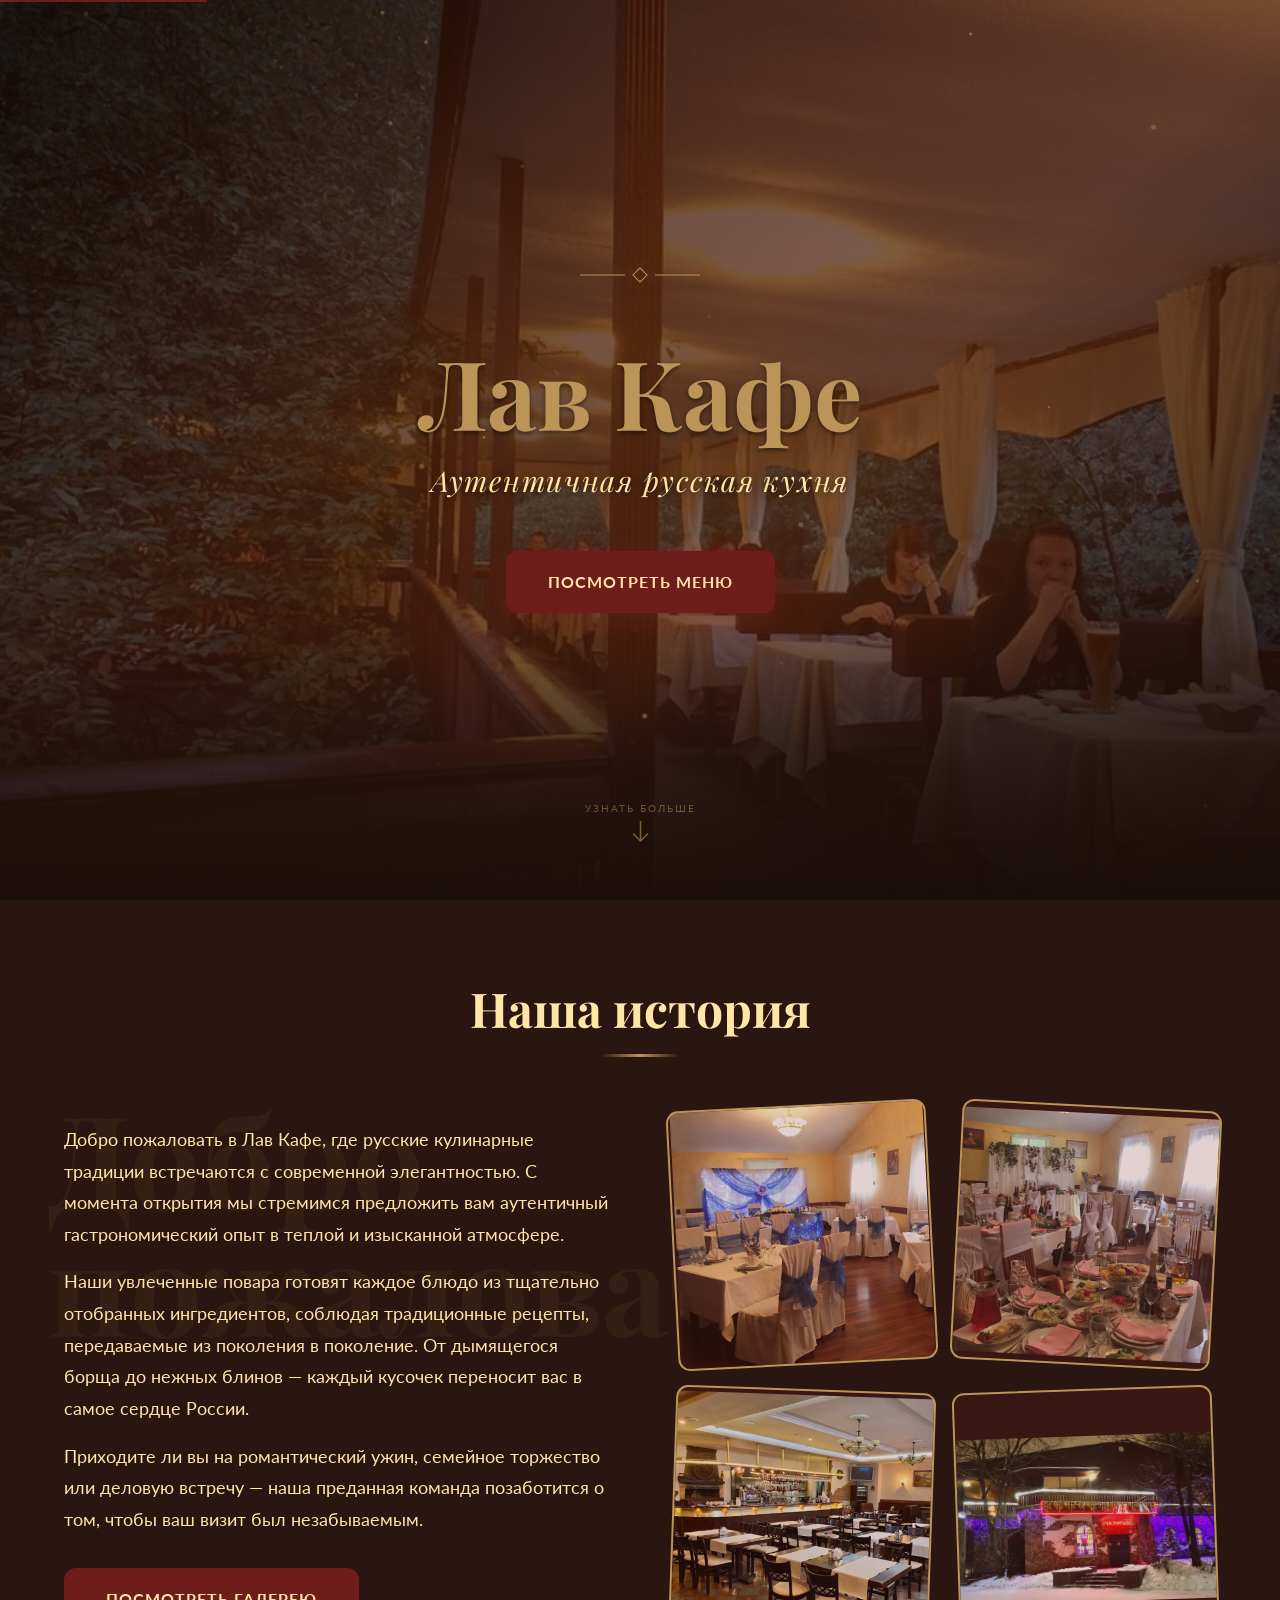
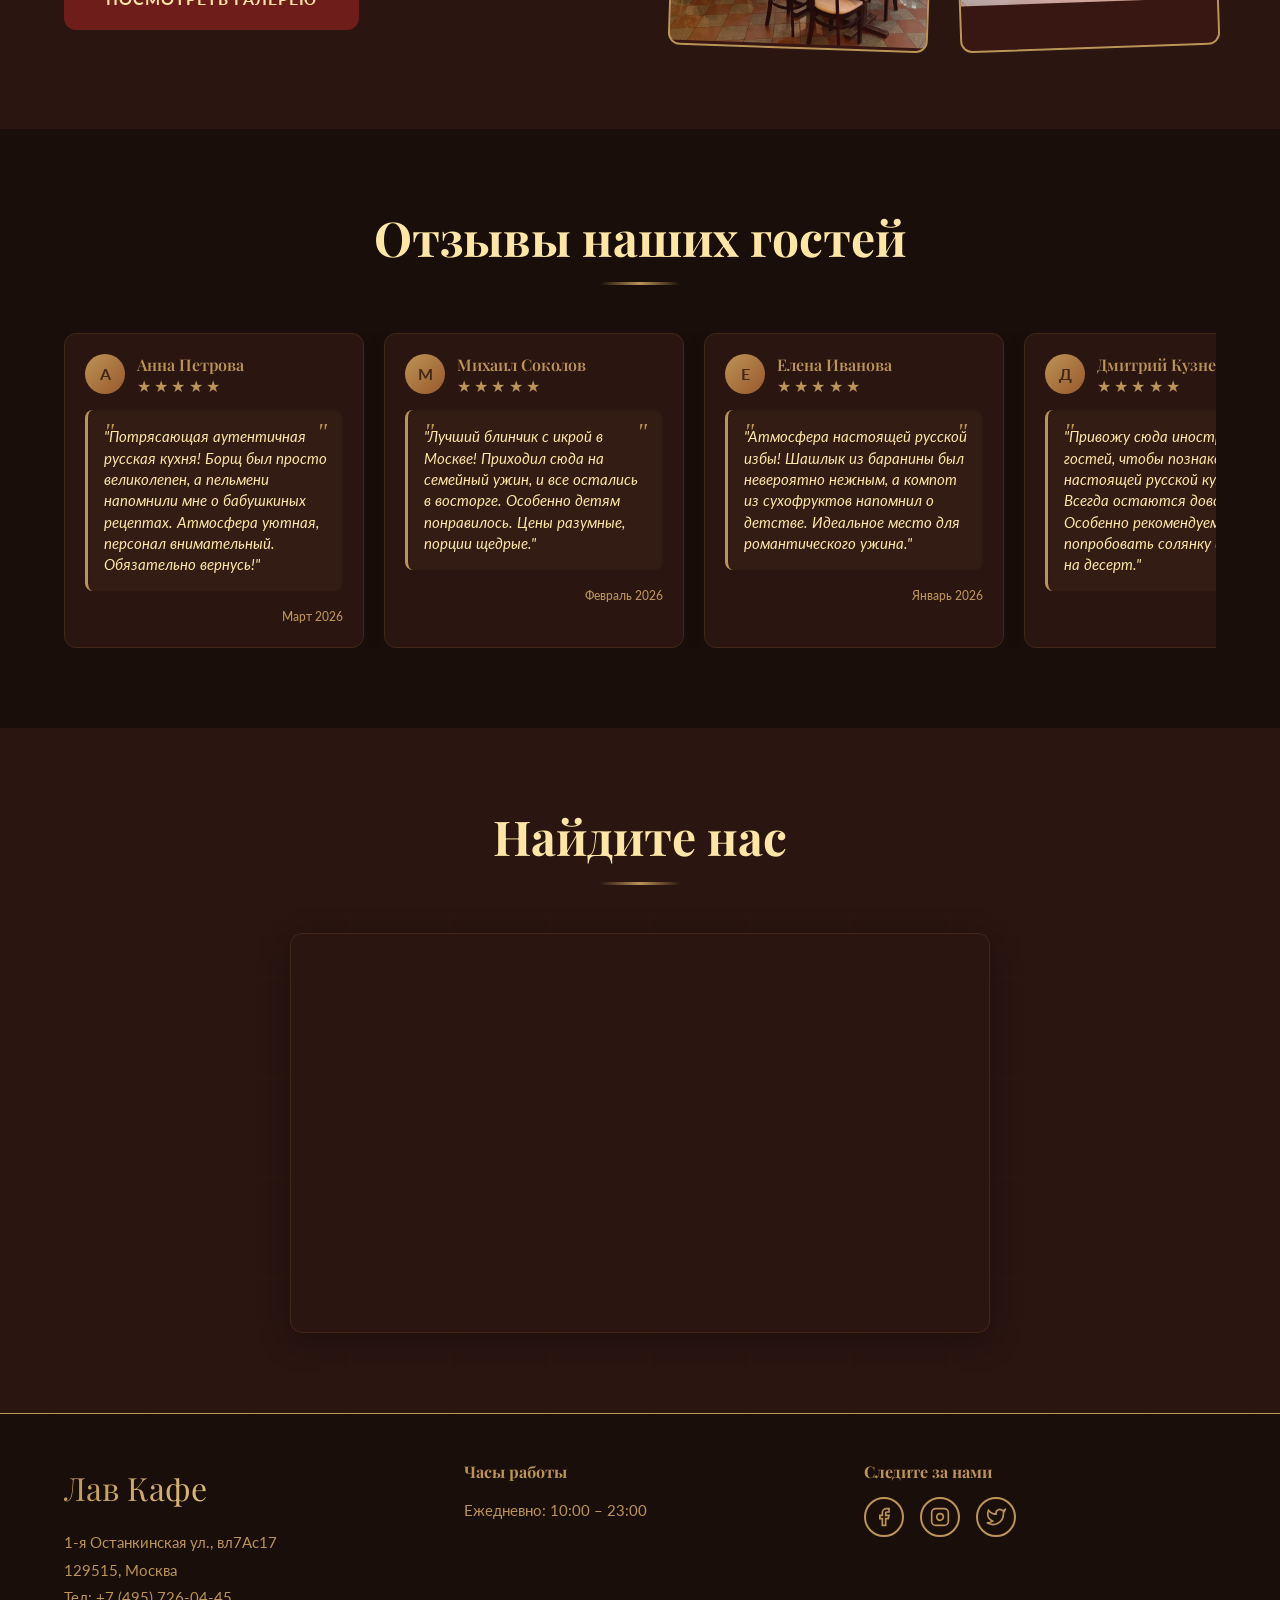
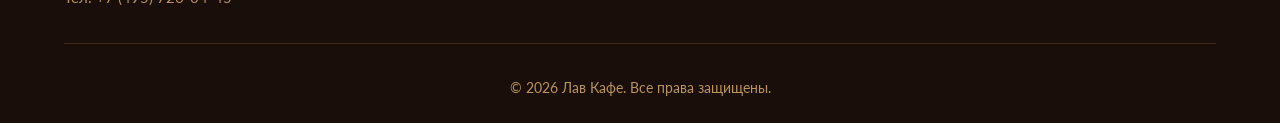
==== commit 56798135: "Add files via upload" ====
--- a/templates/index.html
+++ b/templates/index.html
@@ -72,7 +72,7 @@
                         Приходите ли вы на романтический ужин, семейное торжество или деловую встречу — 
                         наша преданная команда позаботится о том, чтобы ваш визит был незабываемым.
                     </p>
-                    <a href="gallery.html" class="btn btn-primary" style="display:inline-block; margin-top:1rem;">Смотреть галерею</a>
+                    <a href="gallery.html" class="btn btn-primary" style="display:inline-block; margin-top:1rem;">Посмотреть галерею</a>
                 </div>
                 
                 <div class="about-images">
